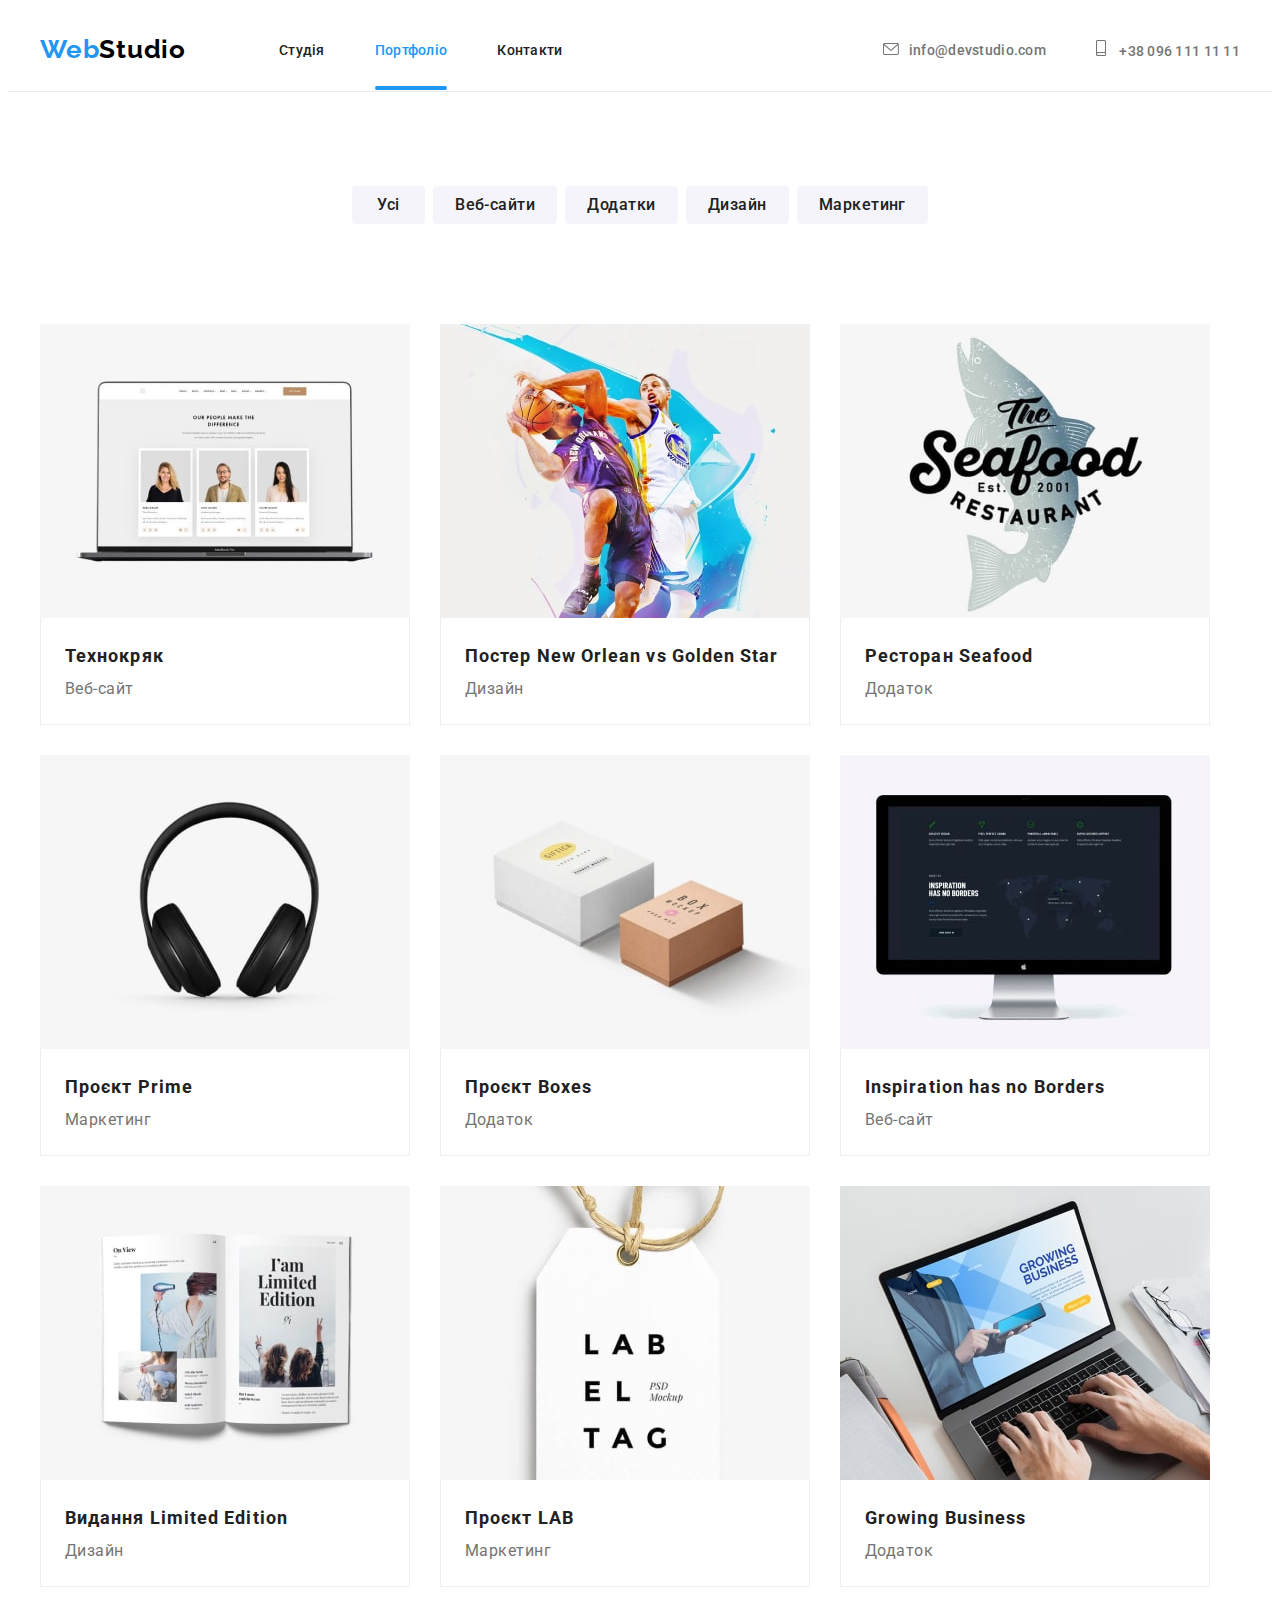
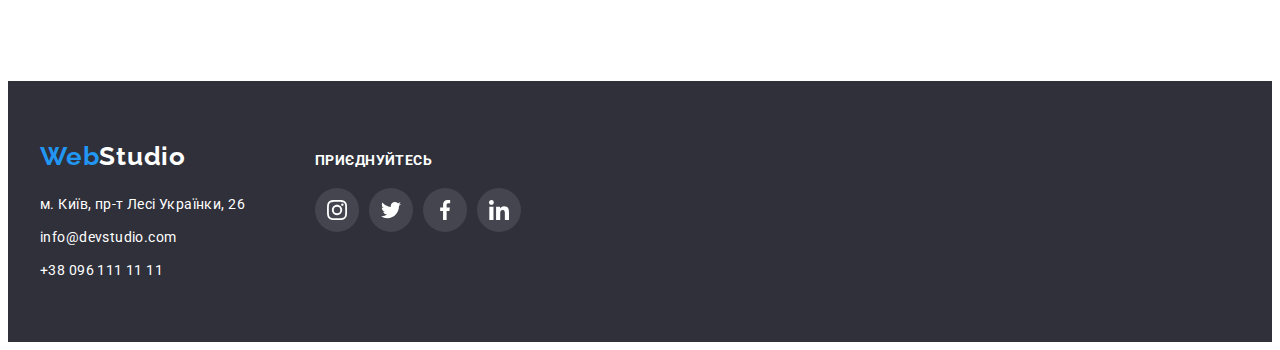
==== portfolio.html @ d8be5af1 "Initial commit" ====
<!DOCTYPE html>
<html lang="uk">

<head>
    <meta charset="UTF-8">
    <meta http-equiv="X-UA-Compatible" content="IE=edge">
    <meta name="viewport" content="width=device-width, initial-scale=1.0">
    <title>Document</title>
    <link rel="preconnect" href="https://fonts.googleapis.com">
    <link rel="preconnect" href="https://fonts.gstatic.com" crossorigin>
    <link
        href="https://fonts.googleapis.com/css2?family=Raleway:wght@700&family=Roboto:wght@400;500;700;900&display=swap"
        rel="stylesheet">
    <link rel="stylesheet" href="./css/styles.css">
</head>

<body class="page">
    <header class="header">
        <div class="container header-wrap">
            <a href="./index.html" class="header-logo list link">
                Web<span class="header-logo-part list">Studio</span>
            </a>
            <nav class="header-navigation">
                <ul class="header-list list">
                    <li class="header-item"><a href="./index.html" class="header-nav-link">Студія</a>
                    </li>
                    <li class="header-item"><a href="./portfolio.html" class="header-nav-link"
                            aria-current="page">Портфоліо</a>
                    </li>
                    <li class="header-item"><a href="" class="header-nav-link">Контакти</a></li>
                </ul>
            </nav>
            <div class="header-group">
                <ul class="header-list list">
                    <li class="contact-item">
                        <a href="mailto:info@devstudio.com" class="h-items">
                            <svg class="header-icon" width="16" height="12">
                                <use href="./images/icons.svg#envelope" class="mail"></use>
                            </svg>info@devstudio.com

                        </a>
                    </li>
                    <li class="contact-item"><a href="tel:+380961111111" class="h-items">
                            <svg class="header-icon" width="10" height="16">
                                <use href="./images/icons.svg#smartphone"></use>
                            </svg>
                            +38 096 111 11 11</a></li>
                </ul>
            </div>
        </div>
    </header>
    <!--                      MAIN PAGE                 -->
    <main class="items-page">

        <section class="portfolio">
            <h1 class="hiden-title">скритий заголовок</h1>
            <div class="container">
                <ul class="list-btn list link">
                    <li class="item-btn">
                        <button type="button" class="btn-pf">Усі</button>
                    </li>
                    <li class="item-btn">
                        <button type="button" class="btn-pf">Веб-сайти</button>
                    </li>
                    <li class="item-btn">
                        <button type="button" class="btn-pf">Додатки</button>
                    </li>
                    <li class="item-btn">
                        <button type="button" class="btn-pf">Дизайн</button>
                    </li>
                    <li class="item-btn">
                        <button type="button" class="btn-pf">Маркетинг</button>
                    </li>
                </ul>
                <ul class="list-features list">
                    <li class="features-items list">
                        <a href="" class="features-link list">
                            <div class="portfolio-wrap">
                                <img class="features-images" src="./images/portfolio/pf1-min.jpg" alt="people"
                                    width="370" height="294">
                                <div class="overlay">
                                    <p class="overlay-text">Ресурс пропонує комплексні пропозиції з різним рівнем
                                        функціоналу та сервісів. Все це
                                        дозволить відвідувачу отримати
                                        вичерпні відомості про компанію чи приватну особу.
                                    </p>
                                </div>
                            </div>
                            <div class="portfolio-inside">
                                <h2 class="features-subtitle card">Технокряк</h2>
                                <p class="features-text card">Веб-сайт</p>
                            </div>
                        </a>
                    </li>
                    <li class="features-items list">
                        <a href="" class="features-link">
                            <div class="portfolio-wrap">
                                <img class="features-images" src="./images/portfolio/pf2-min.jpg" alt="basket"
                                    width="370" height="294">
                                <div class="overlay">
                                    <p class="overlay-text">Ресурс пропонує комплексні пропозиції з різним рівнем
                                        функціоналу та сервісів. Все це
                                        дозволить відвідувачу отримати
                                        вичерпні відомості про компанію чи приватну особу.
                                    </p>
                                </div>
                            </div>
                            <div class="portfolio-inside">
                                <h2 class="features-subtitle card">Постер New Orlean vs Golden Star</h2>
                                <p class="features-text card">Дизайн</p>
                            </div>
                        </a>
                    </li>
                    <li class="features-items list">
                        <a href="" class="features-link">
                            <div class="portfolio-wrap">
                                <img class="features-images" src="./images/portfolio/pf3-min.jpg" alt="fish" width="370"
                                    height="294">
                                <div class="overlay">
                                    <p class="overlay-text">Ресурс пропонує комплексні пропозиції з різним рівнем
                                        функціоналу та сервісів. Все це
                                        дозволить відвідувачу отримати
                                        вичерпні відомості про компанію чи приватну особу.
                                    </p>
                                </div>
                            </div>
                            <div class="portfolio-inside">
                                <h2 class="features-subtitle card">Ресторан Seafood</h2>
                                <p class="features-text card">Додаток</p>
                            </div>
                        </a>
                    </li>
                    <li class="features-items list">
                        <a href="" class="features-link">
                            <div class="portfolio-wrap">
                                <img class="features-images" src="./images/portfolio/pf4-min.jpg" alt="headphone"
                                    width="370" height="294">
                                <div class="overlay">
                                    <p class="overlay-text">Ресурс пропонує комплексні пропозиції з різним рівнем
                                        функціоналу та сервісів. Все це
                                        дозволить відвідувачу отримати
                                        вичерпні відомості про компанію чи приватну особу.
                                    </p>
                                </div>
                            </div>
                            <div class="portfolio-inside">
                                <h2 class="features-subtitle card">Проєкт Prime</h2>
                                <p class="features-text card">Маркетинг</p>
                            </div>
                        </a>
                    </li>
                    <li class="features-items list">
                        <a href="" class="features-link">
                            <div class="portfolio-wrap">
                                <img class="features-images" src="./images/portfolio/pf5-min.jpg" alt="boxes"
                                    width="370" height="294">
                                <div class="overlay">
                                    <p class="overlay-text">Ресурс пропонує комплексні пропозиції з різним рівнем
                                        функціоналу та сервісів. Все це
                                        дозволить відвідувачу отримати
                                        вичерпні відомості про компанію чи приватну особу.
                                    </p>
                                </div>
                            </div>
                            <div class="portfolio-inside">
                                <h2 class="features-subtitle card">Проєкт Boxes</h2>
                                <p class="features-text card">Додаток</p>
                            </div>
                        </a>
                    </li>
                    <li class="features-items list">
                        <a href="" class="features-link">
                            <div class="portfolio-wrap">
                                <img class="features-images" src="./images/portfolio/pf6-min.jpg" alt="mac" width="370"
                                    height="294">
                                <div class="overlay">
                                    <p class="overlay-text">Ресурс пропонує комплексні пропозиції з різним рівнем
                                        функціоналу та сервісів. Все це
                                        дозволить відвідувачу отримати
                                        вичерпні відомості про компанію чи приватну особу.
                                    </p>
                                </div>
                            </div>
                            <div class="portfolio-inside">
                                <h2 class="features-subtitle card">Inspiration has no Borders</h2>
                                <p class="features-text card">Веб-сайт</p>
                            </div>
                        </a>
                    </li>
                    <li class="features-items list">
                        <a href="" class="features-link">
                            <div class="portfolio-wrap">
                                <img class="features-images" src="./images/portfolio/pf7-min.jpg" alt="magazine"
                                    width="370" height="294">
                                <div class="overlay">
                                    <p class="overlay-text">Ресурс пропонує комплексні пропозиції з різним рівнем
                                        функціоналу та сервісів. Все це
                                        дозволить відвідувачу отримати
                                        вичерпні відомості про компанію чи приватну особу.
                                    </p>
                                </div>
                            </div>
                            <div class="portfolio-inside">
                                <h2 class="features-subtitle card">Видання Limited Edition</h2>
                                <p class="features-text card">Дизайн</p>
                            </div>
                        </a>
                    </li>
                    <li class="features-items list">
                        <a href="" class="features-link">
                            <div class="portfolio-wrap">
                                <img class="features-images" src="./images/portfolio/pf8-min.jpg" alt="tag" width="370"
                                    height="294">
                                <div class="overlay">
                                    <p class="overlay-text">Ресурс пропонує комплексні пропозиції з різним рівнем
                                        функціоналу та сервісів. Все це
                                        дозволить відвідувачу отримати
                                        вичерпні відомості про компанію чи приватну особу.
                                    </p>
                                </div>
                            </div>
                            <div class="portfolio-inside">
                                <h2 class="features-subtitle card">Проєкт LAB</h2>
                                <p class="features-text card">Маркетинг</p>
                            </div>
                        </a>
                    </li>
                    <li class="features-items list">
                        <a href="" class="features-link">
                            <div class="portfolio-wrap">
                                <img class="features-images" src="./images/portfolio/pf9-min.jpg" alt="macbook"
                                    width="370" height="294">
                                <div class="overlay">
                                    <p class="overlay-text">Ресурс пропонує комплексні пропозиції з різним рівнем
                                        функціоналу та сервісів. Все це
                                        дозволить відвідувачу отримати
                                        вичерпні відомості про компанію чи приватну особу.
                                    </p>
                                </div>
                            </div>
                            <div class="portfolio-inside">
                                <h2 class="features-subtitle card">Growing Business</h2>
                                <p class="features-text card">Додаток</p>
                            </div>
                        </a>
                    </li>
                </ul>
            </div>
        </section>


    </main>
    <!--                       FOOTER                   -->
    <footer class="footer bg-color">
        <div class="container-footer container ">
            <div class="adress-wrap">
                <a href="./index.html" class="footer-logo link list">
                    Web<span class="footer-logo-part">Studio</span>
                </a>
                <address class="footer-addres">
                    <ul class="footer-list list">
                        <li class="footer-items">
                            <a class="footer-link list link"
                                href="https://www.google.com/maps/place/%D0%B1%D1%83%D0%BB%D1%8C%D0%B2%D0%B0%D1%80+%D0%9B%D0%B5%D1%81%D1%96+%D0%A3%D0%BA%D1%80%D0%B0%D1%97%D0%BD%D0%BA%D0%B8,+26,+%D0%9A%D0%B8%D1%97%D0%B2,+02000/@50.4265807,30.5361971,17z/data=!3m1!4b1!4m5!3m4!1s0x40d4cf0e033ecbe9:0x57a4dffefec77da0!8m2!3d50.4265807!4d30.5383858">м.
                                Київ, пр-т Лесі Українки, 26
                            </a>
                        </li>
                        <li class="footer-link footer-items">
                            <a href="mailto:info@devstudio.com" class="footer-link link list">info@devstudio.com</a>
                        </li>
                        <li class="footer-link footer-items">
                            <a href="tel:+380961111111" class="footer-link link list">+38 096 111 11
                                11</a>
                        </li>
                    </ul>
                </address>
            </div>
            <div class="footer-social">
                <h2 class="social-title">
                    приєднуйтесь
                </h2>
                <ul class="social-footer list">
                    <li class="social-footer-item">
                        <a class="social-footer-link link" href="https://www.instagram.com/" target="_blank"
                            rel="noopener noreferrer" aria-label="instagram">
                            <svg class="social-footer-icon" width="20" height="20">
                                <use href="./images/icons.svg#instagram"></use>
                            </svg>
                        </a>
                    </li>
                    <li class="social-footer-item">
                        <a class="social-footer-link link" href="https://twitter.com/" target="_blank"
                            rel="noopener noreferrer" aria-label="twitter">
                            <svg class="social-footer-icon" width="20" height="20">
                                <use href="./images/icons.svg#twitter"></use>
                            </svg>
                        </a>
                    </li>
                    <li class="social-footer-item">
                        <a class="social-footer-link link" href="https://www.facebook.com/" target="_blank"
                            rel="noopener noreferrer" aria-label="facebook">
                            <svg class="social-footer-icon" width="20" height="20">
                                <use href="./images/icons.svg#facebook"></use>
                            </svg>
                        </a>
                    </li>
                    <li class="social-footer-item">
                        <a class="social-footer-link link" href="https://www.linkedin.com/" target="_blank"
                            rel="noopener noreferrer" aria-label="linkedin">
                            <svg class="social-footer-icon" width="20" height="20">
                                <use href="./images/icons.svg#linkedin"></use>
                            </svg>
                        </a>
                    </li>
                </ul>
            </div>
        </div>

    </footer>
</body>


</html>
---- css/styles.css ----
:root {
  --primary-text-color: #212121;
  --title-text-color: #757575;
  --accent-color: #2196f3;
  --btn-second-color: #188ce8;
  --primary-white-color: #ffffff;
  --studio-second-color: #000000;
  --bg-color: #2f303a;
  --bg-second-color: #f5f4fa;
  --social-color: #afb1b8;
  --half-margin: 30px;
  --time: 250ms;
  --anim-time: cubic-bezier(0.4, 0, 0.2, 1);
  --header-idx: 10;
  --modal-idx: 100;
  --menu-idx: 1000;
}

body {
  font-family: "Roboto", "Raleway", sans-serif;
  background-color: var(--primary-white-color);
  color: var(--primary-text-color);
}

/*                ===========Reset Start======== */
h1,
h2,
h3,
h4,
h5,
h6,
p,
ul {
  margin: 0;
}
.list {
  list-style: none;
  margin: 0;
  padding: 0;
}
a {
  text-decoration: none;
}
.link {
  text-decoration: none;
}
.link:hover,
.link:focus {
  color: var(--accent-color);

  transition: transform var(--time) var(--anim-time);
}
img {
  display: block;
  max-width: 100%;
  height: auto;
}

.bg-color {
  background: var(--bg-color);
}
/*                ===========Reset End======== */
section {
  padding-top: 94px;
  padding-bottom: 94px;
}
.container {
  max-width: 1200px;
  padding-right: 15px;
  padding-left: 15px;
  margin: 0 auto;
  /* outline: 2px solid red;
  outline-offset: -2px; */
}

/*                ========HEADER START======== */
.header {
  border-bottom: 1px solid #ececec;
}
.header-wrap {
  display: flex;
  align-items: center;
}
.header-logo {
  margin-right: 93px;
}
.header-logo,
.footer-logo {
  font-family: "Raleway";
  font-weight: 700;
  font-size: 26px;
  line-height: calc(31 / 26);
  letter-spacing: 0.03em;
  color: var(--accent-color);
}
.header-logo-part {
  color: var(--studio-second-color);
}

.header-navigation {
  display: flex;
  margin-right: auto;
}

.header-list {
  display: inline-flex;
  align-items: center;
}

.header-item:not(:first-child),
.contact-item:not(:first-child) {
  margin-left: 50px;
}
.header-nav-link {
  position: relative;

  padding-top: 32px;
  padding-bottom: 32px;

  font-weight: 500;
  font-size: 14px;
  line-height: calc(16 / 14);
  letter-spacing: 0.02em;

  color: var(--primary-text-color);

  transition: color var(--time) var(--anim-time);
}
.footer-link {
  font-size: 14px;
  line-height: calc(16 / 14);
  letter-spacing: 0.02em;
}

.h-items {
  display: block;
  justify-content: center;
  align-items: center;
  padding-top: 32px;
  padding-bottom: 32px;

  font-weight: 500;
  font-size: 14px;
  line-height: calc(16 / 14);
  letter-spacing: 0.02em;
  color: var(--title-text-color);

  transition: color var(--time) var(--anim-time);
}

.header-icon {
  margin-right: 10px;
  fill: currentColor;
}
.header-nav-link:hover,
.header-nav-link:focus,
.h-items:hover,
.h-items:focus {
  color: var(--accent-color);

  transition: transform var(--time) var(--anim-time);
}

[aria-current]::after {
  content: "";

  position: absolute;
  left: 0;
  bottom: 0;

  display: block;
  width: 100%;
  height: 4px;

  border-radius: 2px;
  background-color: var(--accent-color);
}
[aria-current] {
  color: var(--accent-color);
}

/*                ===========HEADER END========             */

/*                ===========HERO START========               */
.hero {
  max-width: 1600px;
  padding: 200px 0px;
  text-align: center;
  margin: 0 auto;

  background-image: linear-gradient(
      to right,
      rgba(47, 48, 58, 0.4),
      rgba(47, 48, 58, 0.4)
    ),
    url(../images/hero/Img.jpg);
  background-repeat: no-repeat;
  background-position: center;
  background-size: cover;
}
.title {
  width: 696px;
  margin-right: auto;
  margin-left: auto;
  margin-bottom: 30px;

  font-weight: 900;
  font-size: 44px;
  line-height: calc(60 / 44);
  text-align: center;
  letter-spacing: 0.06em;
  text-transform: uppercase;
  color: var(--primary-white-color);
}
.btn {
  padding: 10px 32px;

  font-family: "Roboto";
  font-weight: 700;
  font-size: 16px;
  line-height: calc(30 / 16);
  letter-spacing: 0.06em;
  border-radius: 4px;
  border: none;
  cursor: pointer;

  color: var(--primary-white-color);
  background: var(--accent-color);

  transition: color var(--time) var(--anim-time),
    background var(--time) var(--anim-time);
}
.btn:focus,
.btn:hover {
  background: var(--btn-second-color);
}
/*                ========HERO END========               */

/*                ========SKILLS START========              */

.hiden-title {
  display: none;
}
.skills-list {
  display: flex;
  justify-content: center;
  margin-left: calc(-1 * var(--half-margin));
}
/* Skills icon */
.skills-items-wrap {
  display: inline-block;
  text-align: center;
  margin-bottom: 25px;
  padding: 30px;
  content: "";
  height: 120px;
  width: 270px;
  background-size: contain;
  background-repeat: no-repeat;
  background-position: center;
  background-color: var(--bg-second-color);
}

.skills-items {
  flex-basis: calc(100% / 4 - var(--half-margin));
  margin-left: var(--half-margin);
}
.skills-sub-title {
  margin-bottom: 10px;

  font-weight: 700;
  font-size: 14px;
  line-height: calc(16 / 14);
  letter-spacing: 0.03em;
  text-transform: uppercase;
  color: var(--primary-text-color);
}
.skills-text {
  font-size: 14px;
  line-height: calc(24 / 14);
  letter-spacing: 0.03em;
  color: var(--title-text-color);
}
/*                ========SKILLS END========              */
/*                ========WORKS START========               */
.works {
  margin-top: -94px;
}
.works-title {
  margin-bottom: 50px;

  font-weight: 700;
  font-size: 36px;
  line-height: calc(42 / 36);
  text-align: center;
  letter-spacing: 0.03em;

  color: var(--primary-text-color);
}
.works-list {
  display: flex;
  margin-left: calc(-1 * var(--half-margin));
}

.works-items {
  flex-basis: calc(100% / 3 - var(--half-margin));
  margin-left: var(--half-margin);
}
.works-items > img {
  width: 100%;
  height: auto;
}

.works-items-wrap {
  position: relative;
}

.works-items-title {
  position: absolute;
  bottom: 0;
  left: 0;

  width: 100%;
  padding: 27px 0;

  font-size: 14px;
  line-height: 1.43;
  text-align: center;
  text-transform: uppercase;

  color: var(--primary-white-color);
  background-color: rgba(47, 48, 58, 0.8);
}

/*                ========WORKS END========               */
/*                ========GANG START========                */
.gang {
  background: var(--bg-second-color);
  margin: 0;
  padding-bottom: 94px;
  padding-top: 94px;
}
.gang-list {
  display: flex;
}
.gang-title {
  margin-bottom: 50px;

  font-weight: 700;
  font-size: 36px;
  text-align: center;
  line-height: calc(42 / 36);
  letter-spacing: 0.03em;
  color: var(--primary-text-color);
}
.gang-items {
  flex-basis: calc(100% / 4 - (30px));
  margin-right: 30px;
  padding-bottom: 30px;

  background-color: var(--primary-white-color);
  box-shadow: 0px 1px 3px rgba(0, 0, 0, 0.12), 0px 1px 1px rgba(0, 0, 0, 0.14),
    0px 2px 1px rgba(0, 0, 0, 0.2);
  border-radius: 0px 0px 4px 4px;
}

.gang-jpg {
  margin-bottom: 30px;
}

.gang-subtitle {
  margin-bottom: 10px;

  font-weight: 500;
  font-size: 16px;
  line-height: calc(19 / 16);
  text-align: center;
  letter-spacing: 0.03em;
  color: var(--primary-text-color);
}
.gang-text {
  margin-bottom: 16px;
  font-weight: 400;
  font-size: 16px;
  line-height: calc(19 / 16);
  text-align: center;
  letter-spacing: 0.03em;
  color: var(--title-text-color);
}

.social {
  display: flex;
  justify-content: center;
  align-items: center;
  gap: 10px;
}
.social-link {
  display: flex;
  align-items: center;
  justify-content: center;
  width: 44px;
  height: 44px;
  border-radius: 50%;

  color: var(--social-color);

  transition: color var(--time) var(--anim-time),
    background-color var(--time) var(--anim-time);
}
.social-icon {
  margin: auto;
  fill: currentColor;
}

.social-link:hover,
.social-link:focus,
.social-footer-link:hover,
.social-footer-link:focus {
  color: var(--primary-white-color);
  background-color: var(--accent-color);
}

/*                ========CLIENTS START========                */
.clients-title {
  margin-bottom: 50px;

  font-size: 36px;
  line-height: calc(42 / 36);
  text-align: center;
  letter-spacing: 0.03em;
}

.clients-list {
  display: flex;
  margin-right: calc(-1 * var(--half-margin));
}
.clients-item {
  flex-basis: calc(100% / 6 - var(--half-margin));
  margin-right: var(--half-margin);
}

.clients-link {
  display: flex;
  justify-content: center;
  width: 100%;

  padding-top: 16px;
  padding-bottom: 16px;

  color: #afb1b8;

  border: 1px solid #afb1b8;
  border-radius: 4px;
  transition: color var(--time) var(--anim-time),
    border-color var(--time) var(--anim-time);
}
.clients-link:focus,
.clients-link:hover {
  color: var(--accent-color);
  border-color: var(--accent-color);
}
.clients-icon {
  margin: auto;
  fill: currentColor;
}
/*                  ========FOOTER START========              */
.adress-wrap {
  margin-right: 70px;
}
.footer {
  padding-top: 60px;
  padding-bottom: 60px;
}
.container-footer {
  display: flex;
  align-items: baseline;
}

.footer-logo-part {
  color: var(--primary-white-color);
}
address {
  margin-top: 20px;
  font-style: normal;
}
.footer-items:not(:last-child) {
  margin-bottom: 9px;
}

.footer-link {
  font-weight: 400;
  font-size: 14px;
  line-height: calc(24 / 14);
  letter-spacing: 0.03em;
  color: var(--primary-white-color);

  transition: color var(--time) var(--anim-time);
}
.footer-link:hover,
.footer-link:focus {
  color: var(--accent-color);
}
.footer-social {
  justify-content: center;
}
.social-title {
  margin-bottom: 20px;

  font-size: 14px;
  line-height: calc(16 / 14);
  letter-spacing: 0.03em;
  text-transform: uppercase;

  color: var(--primary-white-color);
}
.social-footer {
  display: flex;
  justify-content: center;
  align-items: center;
  gap: 10px;
}
.social-footer-link {
  display: flex;
  align-items: center;
  justify-content: center;
  width: 44px;
  height: 44px;
  border-radius: 50%;

  background: rgba(255, 255, 255, 0.1);

  color: var(--primary-white-color);

  transition: color var(--time) var(--anim-time),
    background var(--time) var(--anim-time);
}

.social-footer-icon {
  margin: auto;
  fill: currentColor;
}

/*                ========FOOTER END========               */
/*                ========PORTFOLIO START========            */
.list-btn {
  display: flex;
  justify-content: center;
  margin-bottom: 50px;
}
.item-btn:not(:first-child) {
  margin-left: 8px;
  margin-bottom: 50px;
}

.btn-pf {
  min-width: 73px;
  padding: 6px 22px;

  font-family: "Roboto";
  font-weight: 500;
  font-size: 16px;
  line-height: calc(26 / 16);
  letter-spacing: 0.03em;

  border-radius: 4px;
  border: none;
  cursor: pointer;

  color: var(--primary-text-color);
  background: var(--bg-second-color);

  transition: color var(--time) var(--anim-time),
    background var(--time) var(--anim-time);
}
.btn-pf:focus,
.btn-pf:hover {
  color: var(--primary-white-color);
  background: var(--accent-color);
  border-radius: 4px;

  transition: transform var(--time) var(--anim-time);
}

/*                ========Gallery UL========            */
.list-features {
  display: flex;
  flex-wrap: wrap;
  margin-top: calc(-1 * var(--half-margin));
  margin-right: calc(-1 * var(--half-margin));
}
.features-items {
  flex-basis: calc((100% - 4 * var(--half-margin)) / 3);
  margin-top: var(--half-margin);
  margin-right: var(--half-margin);
}

.portfolio-wrap {
  position: relative;
  overflow: hidden;
}

.overlay {
  position: absolute;
  top: 0;
  left: 0;

  transform: translateY(100%);

  width: 100%;
  height: 100%;

  display: flex;
  align-items: center;
  justify-content: center;
  user-select: none;

  background-color: rgba(33, 150, 243, 0.9);
  backdrop-filter: blur(3px);
  color: var(--primary-white-color);

  transition-timing-function: var(--anim-time);
  transition: transform var(--time);
}
.overlay-text {
  font-size: 18px;
  line-height: calc(28 / 18);
  letter-spacing: 0.03em;

  padding-left: 24px;
  padding-right: 24px;
}
.features-items:hover .overlay {
  transform: translateY(0);

  transition: transform var(--time) var(--anim-time);
}

.portfolio-inside {
  padding: 20px 24px;

  border: 1px solid #eeeeee;
  border-top: none;
}
.features-subtitle {
  font-weight: 700;
  font-size: 18px;
  line-height: calc(36 / 18);
  letter-spacing: 0.06em;
  color: var(--primary-text-color);
}
.features-text {
  font-weight: 400;
  font-size: 16px;
  line-height: calc(30 / 16);
  letter-spacing: 0.03em;
  color: var(--title-text-color);
}
.card {
  min-width: 320px;
  height: auto;
}

.features-items:focus,
.features-items:hover {
  box-shadow: 0px 1px 1px rgba(0, 0, 0, 0.12), 0px 4px 4px rgba(0, 0, 0, 0.06),
    1px 4px 6px rgba(0, 0, 0, 0.16);

  transition: transform var(--time) var(--anim-time);
}

/*                ========PORTFOLIO END========            */

/*                ========MODAL WINDOW========            */
.backdrop {
  position: fixed;
  top: 0;
  left: 0;
  z-index: var(--modal-idx);

  width: 100%;
  height: 100%;

  background-color: rgba(47, 48, 58, 0.4);
  backdrop-filter: blur(2px);

  transition: opacity var(--time) var(--anim-time),
    visibility var(--time) var(--anim-time);
}
.backdrop.is-hidden {
  opacity: 0;
  visibility: hidden;
  pointer-events: none;
  transform: scale(0.2, 0.2);
}

.backdrop.is-hidden > .modal {
  transform: scale(0.5, 0.5);
}

.modal {
  position: absolute;
  top: 50%;
  left: 50%;

  width: 528px;
  min-height: 581px;

  border-radius: 4px;
  background-color: var(--primary-white-color);
  box-shadow: 0px 1px 3px rgba(0, 0, 0, 0.12), 0px 1px 1px rgba(0, 0, 0, 0.14),
    0px 2px 1px rgba(0, 0, 0, 0.2);

  transform: translateX(-50%) translateY(-50%);

  transition: transform var(--time) var(--anim-time);
}

.modal-btn {
  position: absolute;
  top: 8px;
  right: 8px;

  padding: 0;
  display: inline-flex;
  align-items: center;
  justify-content: center;
  cursor: pointer;

  width: 30px;
  height: 30px;

  border-radius: 50%;
  border: 1px solid rgba(0, 0, 0, 0.1);
  background-color: transparent;

  transition: color var(--time) var(--anim-time),
    background-color var(--time) var(--anim-time);
}

.modal-icon {
  fill: var(--studio-second-color);
}
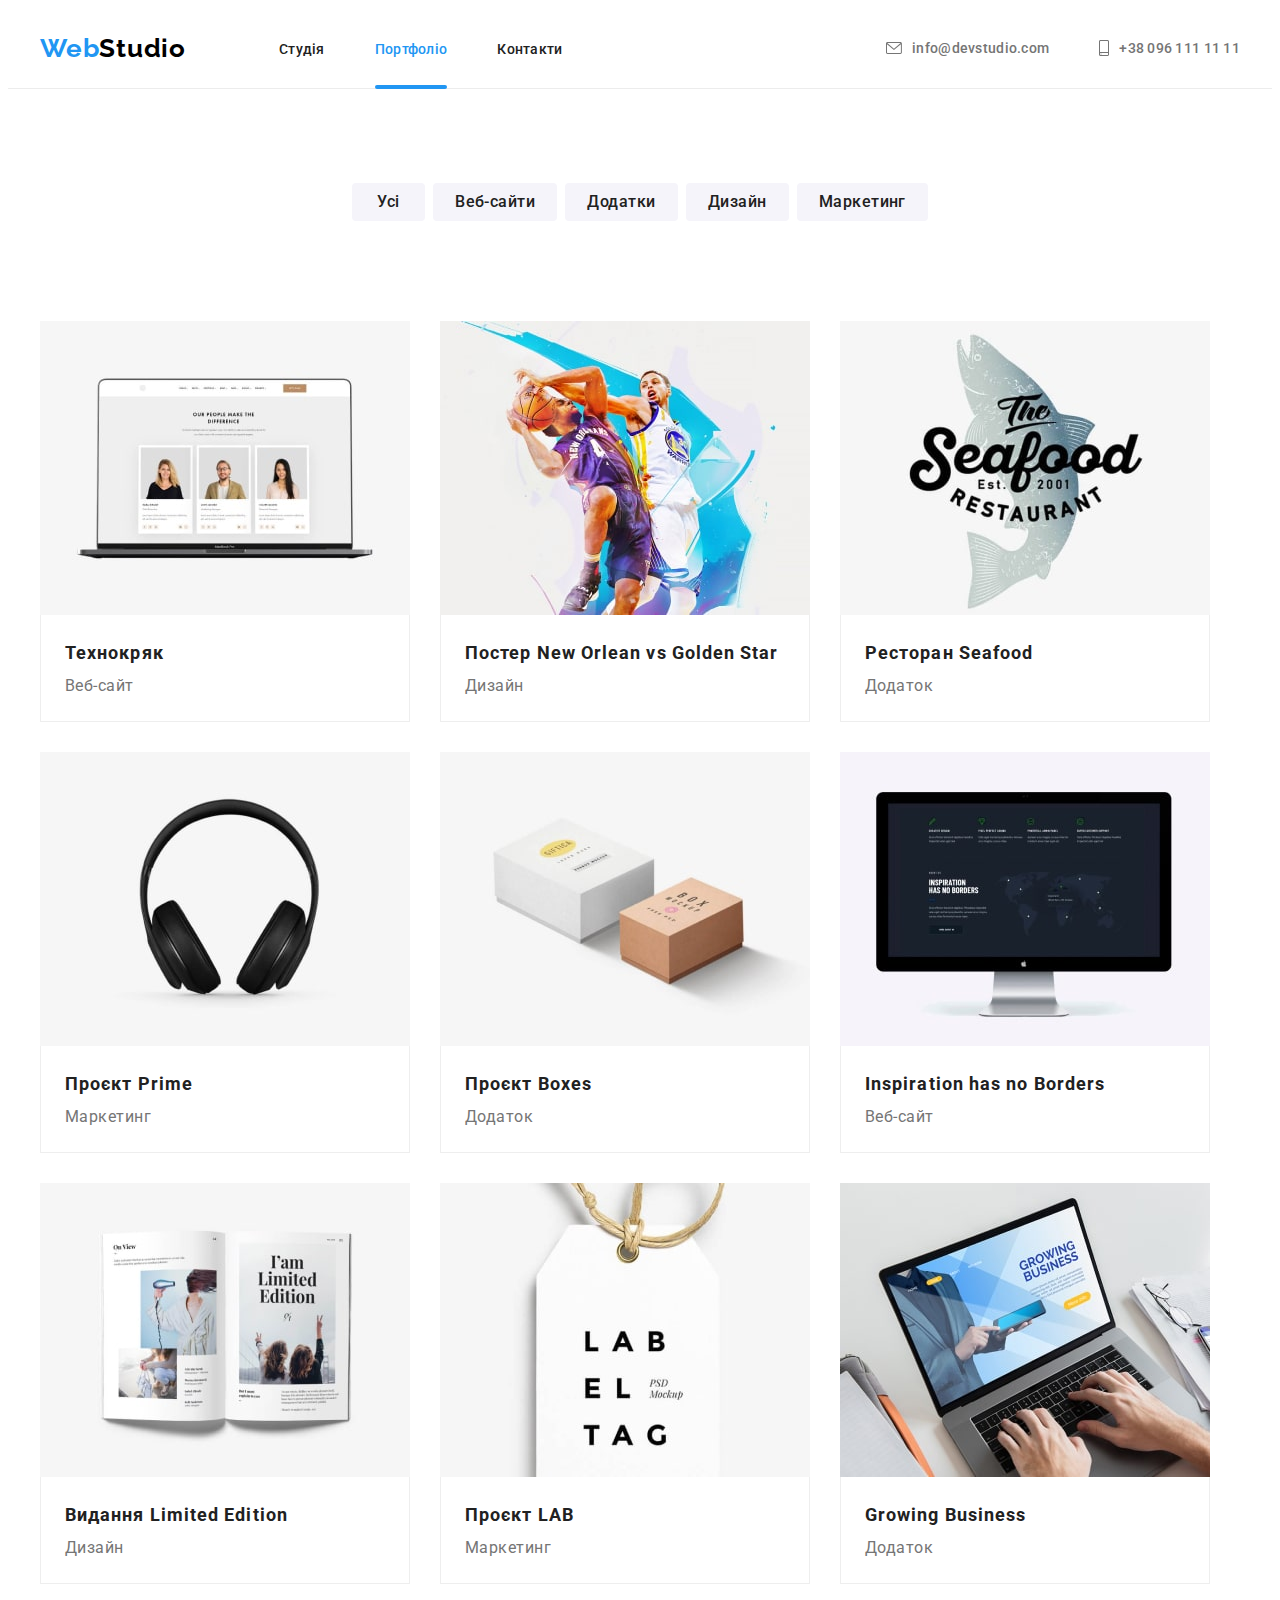
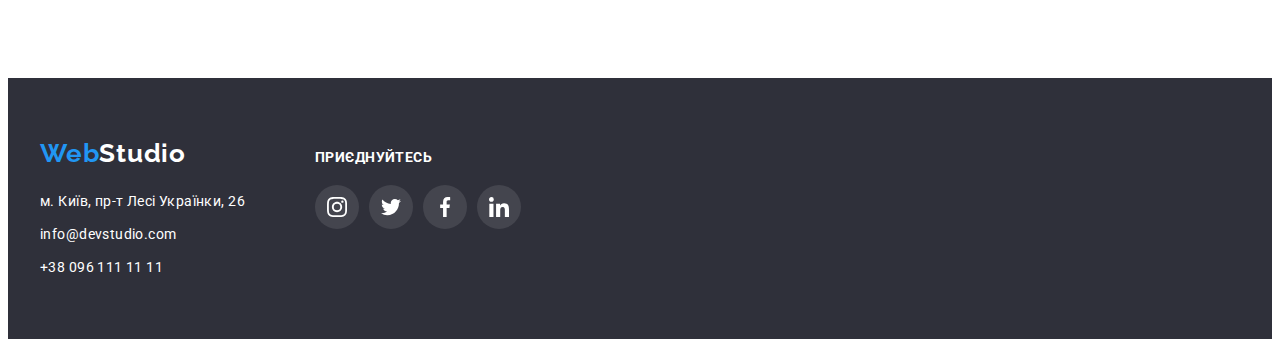
==== commit 4a9df1ca: "apd_footer_subscription" ====
--- a/portfolio.html
+++ b/portfolio.html
@@ -276,7 +276,7 @@
                 </address>
             </div>
             <div class="footer-social">
-                <h2 class="social-title">
+                <h2 class="footer-title">
                     приєднуйтесь
                 </h2>
                 <ul class="social-footer list">
--- a/css/styles.css
+++ b/css/styles.css
@@ -114,8 +114,7 @@
 .header-nav-link {
   position: relative;
 
-  padding-top: 32px;
-  padding-bottom: 32px;
+  padding: 32px 0;
 
   font-weight: 500;
   font-size: 14px;
@@ -133,11 +132,10 @@
 }
 
 .h-items {
-  display: block;
-  justify-content: center;
-  align-items: center;
-  padding-top: 32px;
-  padding-bottom: 32px;
+  display: flex;
+  justify-content: center;
+  align-items: center;
+  padding: 32px 0;
 
   font-weight: 500;
   font-size: 14px;
@@ -212,6 +210,8 @@
   text-transform: uppercase;
   color: var(--primary-white-color);
 }
+/* ============BTN================= */
+/* hero */
 .btn {
   padding: 10px 32px;
 
@@ -234,6 +234,47 @@
 .btn:hover {
   background: var(--btn-second-color);
 }
+/* portfolio btn */
+.list-btn {
+  display: flex;
+  justify-content: center;
+  margin-bottom: 50px;
+}
+.item-btn:not(:first-child) {
+  margin-left: 8px;
+  margin-bottom: 50px;
+}
+
+.btn-pf {
+  min-width: 73px;
+  padding: 6px 22px;
+
+  font-family: inherit;
+  font-weight: 500;
+  font-size: 16px;
+  line-height: calc(26 / 16);
+  letter-spacing: 0.03em;
+
+  border-radius: 4px;
+  border: none;
+  cursor: pointer;
+
+  color: var(--primary-text-color);
+  background-color: var(--bg-second-color);
+
+  transition: color var(--time) var(--anim-time),
+    background-color var(--time) var(--anim-time),
+    box-shadow var(--time) var(--anim-time);
+}
+
+.btn-pf:focus,
+.btn-pf:hover {
+  color: var(--primary-white-color);
+  background-color: var(--accent-color);
+  box-shadow: 0px 3px 1px rgba(0, 0, 0, 0.1), 0px 1px 2px rgba(0, 0, 0, 0.08),
+    0px 2px 2px rgba(0, 0, 0, 0.12);
+}
+
 /*                ========HERO END========               */
 
 /*                ========SKILLS START========              */
@@ -502,8 +543,9 @@
 }
 .footer-social {
   justify-content: center;
-}
-.social-title {
+  margin-right: 93px;
+}
+.footer-title {
   margin-bottom: 20px;
 
   font-size: 14px;
@@ -539,49 +581,25 @@
   margin: auto;
   fill: currentColor;
 }
+.subscription {
+  display: flex;
+}
+
+.footer_title {
+  padding-bottom: 20px;
+  font-weight: 700;
+  font-size: 14px;
+  line-height: 16px;
+  letter-spacing: 0.03em;
+  text-transform: uppercase;
+
+  color: var(--primary-white-color);
+}
 
 /*                ========FOOTER END========               */
 /*                ========PORTFOLIO START========            */
-.list-btn {
-  display: flex;
-  justify-content: center;
-  margin-bottom: 50px;
-}
-.item-btn:not(:first-child) {
-  margin-left: 8px;
-  margin-bottom: 50px;
-}
-
-.btn-pf {
-  min-width: 73px;
-  padding: 6px 22px;
-
-  font-family: "Roboto";
-  font-weight: 500;
-  font-size: 16px;
-  line-height: calc(26 / 16);
-  letter-spacing: 0.03em;
-
-  border-radius: 4px;
-  border: none;
-  cursor: pointer;
-
-  color: var(--primary-text-color);
-  background: var(--bg-second-color);
-
-  transition: color var(--time) var(--anim-time),
-    background var(--time) var(--anim-time);
-}
-.btn-pf:focus,
-.btn-pf:hover {
-  color: var(--primary-white-color);
-  background: var(--accent-color);
-  border-radius: 4px;
-
-  transition: transform var(--time) var(--anim-time);
-}
-
-/*                ========Gallery UL========            */
+
+/*   Gallery UL   */
 .list-features {
   display: flex;
   flex-wrap: wrap;
@@ -626,8 +644,7 @@
   line-height: calc(28 / 18);
   letter-spacing: 0.03em;
 
-  padding-left: 24px;
-  padding-right: 24px;
+  padding: 64px 24px;
 }
 .features-items:hover .overlay {
   transform: translateY(0);
@@ -714,6 +731,7 @@
 
   transition: transform var(--time) var(--anim-time);
 }
+/* modal btn   */
 
 .modal-btn {
   position: absolute;
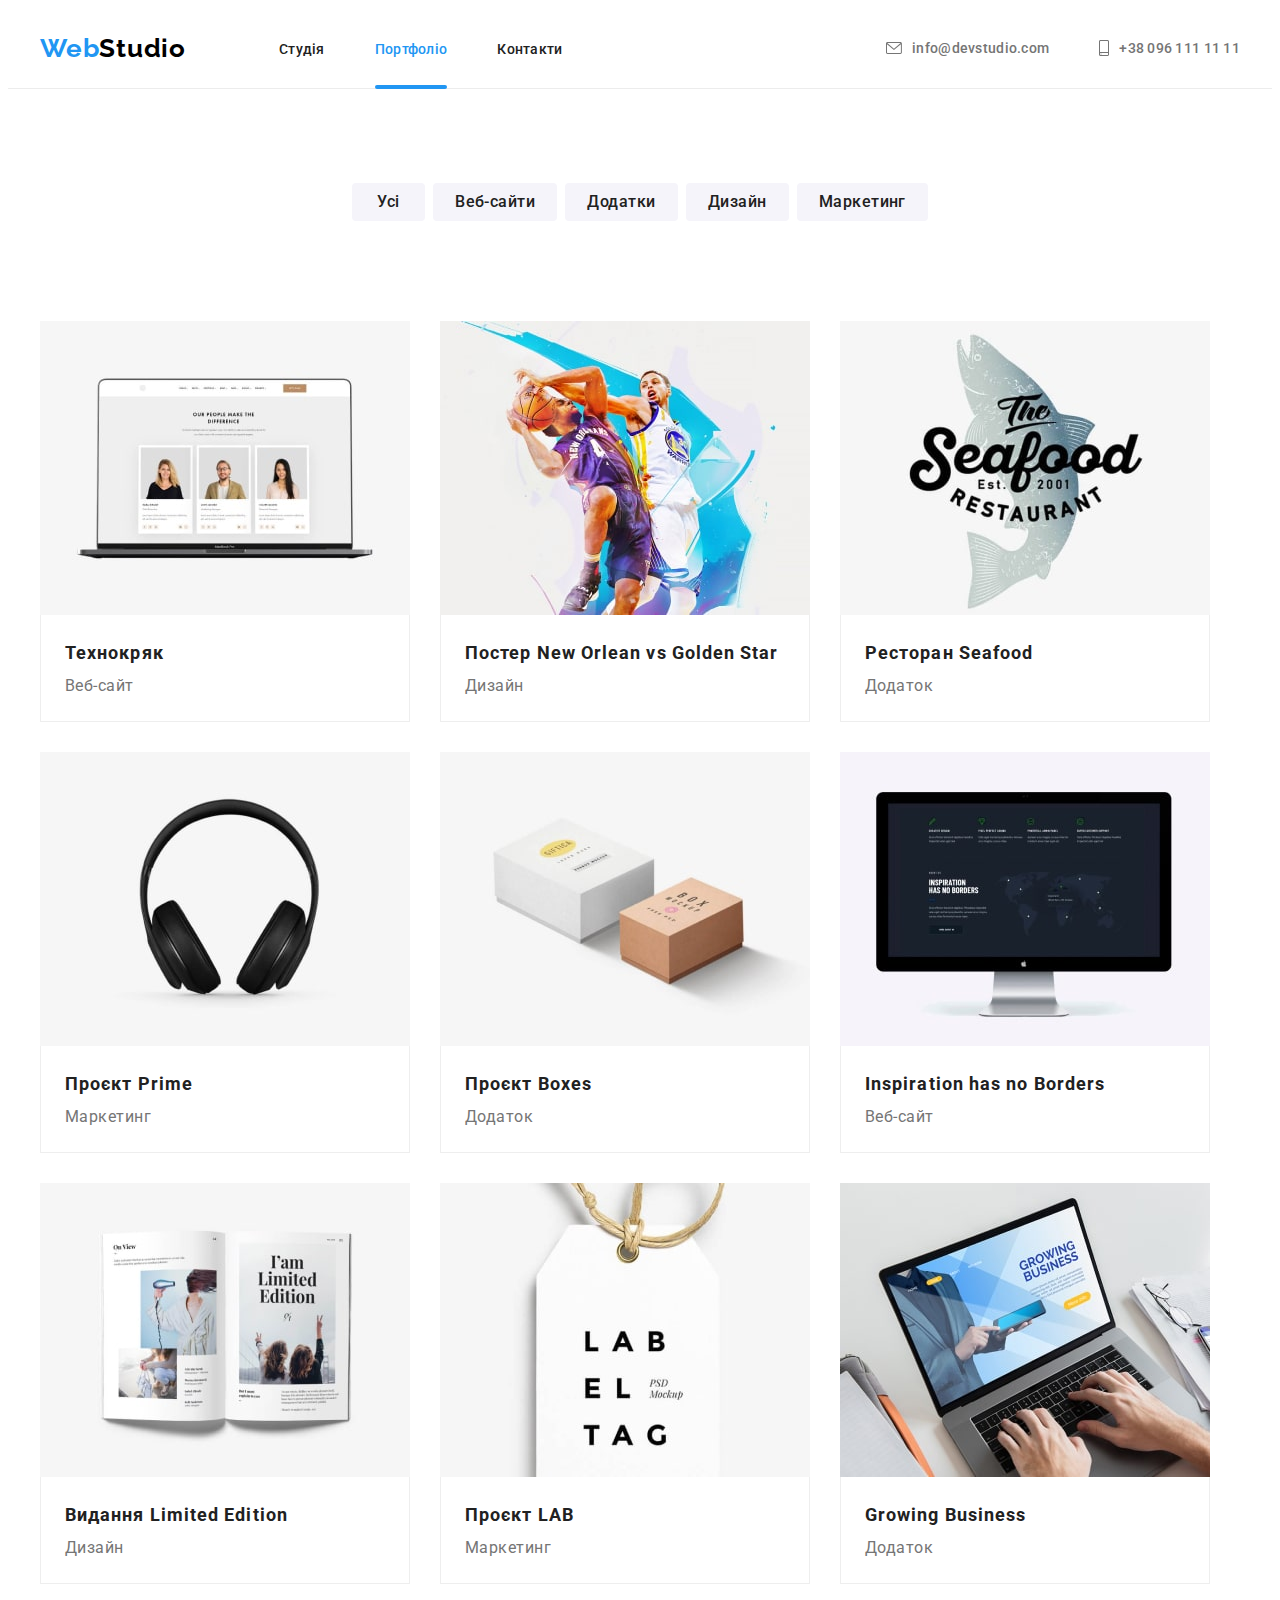
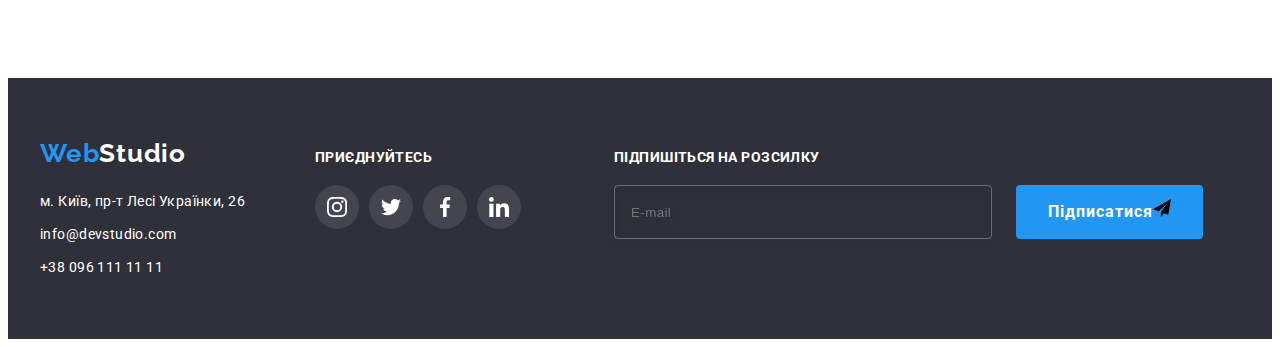
==== commit 9fdc3e75: "apd_portfolio_subscription" ====
--- a/portfolio.html
+++ b/portfolio.html
@@ -314,6 +314,18 @@
                     </li>
                 </ul>
             </div>
+            <div class="subscription">
+                <h2 class="footer-title">Підпишіться на розсилку</h2>
+                <form class="footer-form" name="footer_form" autocomplete="off">
+                    <label for="">
+                        <input class="footer-form-field" type="email" name="email" id="user_email" required
+                            placeholder="E-mail">
+                    </label>
+                    <button type="button" class="btn">Підписатися<svg class="form-btn-icon" width="18" height="18">
+                            <use href="./images/icons.svg#send"></use>
+                        </svg></button>
+                </form>
+            </div>
         </div>
 
     </footer>
--- a/css/styles.css
+++ b/css/styles.css
@@ -210,8 +210,11 @@
   text-transform: uppercase;
   color: var(--primary-white-color);
 }
+
 /* ============BTN================= */
+
 /* hero */
+
 .btn {
   padding: 10px 32px;
 
@@ -235,6 +238,7 @@
   background: var(--btn-second-color);
 }
 /* portfolio btn */
+
 .list-btn {
   display: flex;
   justify-content: center;
@@ -273,6 +277,50 @@
   background-color: var(--accent-color);
   box-shadow: 0px 3px 1px rgba(0, 0, 0, 0.1), 0px 1px 2px rgba(0, 0, 0, 0.08),
     0px 2px 2px rgba(0, 0, 0, 0.12);
+}
+
+/* footer-form-btn */
+
+.footer-form-btn {
+  display: flex;
+  justify-content: center;
+  align-items: center;
+  gap: 10px;
+  margin-right: auto;
+  min-width: 200px;
+  height: 50px;
+}
+
+.footer-form-btn-icon {
+  fill: var(--primary-white-color);
+}
+
+/* modal btn   */
+
+.modal-close-btn {
+  position: absolute;
+  top: 8px;
+  right: 8px;
+  width: 30px;
+  height: 30px;
+
+  padding: 0;
+  display: flex;
+  align-items: center;
+  justify-content: center;
+  cursor: pointer;
+
+  border-radius: 50%;
+  border: 1px solid rgba(0, 0, 0, 0.1);
+  background-color: inherit;
+  cursor: pointer;
+
+  transition: color var(--time) var(--anim-time);
+}
+
+.modal-close-btn:hover,
+.modal-close-btn:focus {
+  color: var(--accent-color);
 }
 
 /*                ========HERO END========               */
@@ -504,99 +552,6 @@
   margin: auto;
   fill: currentColor;
 }
-/*                  ========FOOTER START========              */
-.adress-wrap {
-  margin-right: 70px;
-}
-.footer {
-  padding-top: 60px;
-  padding-bottom: 60px;
-}
-.container-footer {
-  display: flex;
-  align-items: baseline;
-}
-
-.footer-logo-part {
-  color: var(--primary-white-color);
-}
-address {
-  margin-top: 20px;
-  font-style: normal;
-}
-.footer-items:not(:last-child) {
-  margin-bottom: 9px;
-}
-
-.footer-link {
-  font-weight: 400;
-  font-size: 14px;
-  line-height: calc(24 / 14);
-  letter-spacing: 0.03em;
-  color: var(--primary-white-color);
-
-  transition: color var(--time) var(--anim-time);
-}
-.footer-link:hover,
-.footer-link:focus {
-  color: var(--accent-color);
-}
-.footer-social {
-  justify-content: center;
-  margin-right: 93px;
-}
-.footer-title {
-  margin-bottom: 20px;
-
-  font-size: 14px;
-  line-height: calc(16 / 14);
-  letter-spacing: 0.03em;
-  text-transform: uppercase;
-
-  color: var(--primary-white-color);
-}
-.social-footer {
-  display: flex;
-  justify-content: center;
-  align-items: center;
-  gap: 10px;
-}
-.social-footer-link {
-  display: flex;
-  align-items: center;
-  justify-content: center;
-  width: 44px;
-  height: 44px;
-  border-radius: 50%;
-
-  background: rgba(255, 255, 255, 0.1);
-
-  color: var(--primary-white-color);
-
-  transition: color var(--time) var(--anim-time),
-    background var(--time) var(--anim-time);
-}
-
-.social-footer-icon {
-  margin: auto;
-  fill: currentColor;
-}
-.subscription {
-  display: flex;
-}
-
-.footer_title {
-  padding-bottom: 20px;
-  font-weight: 700;
-  font-size: 14px;
-  line-height: 16px;
-  letter-spacing: 0.03em;
-  text-transform: uppercase;
-
-  color: var(--primary-white-color);
-}
-
-/*                ========FOOTER END========               */
 /*                ========PORTFOLIO START========            */
 
 /*   Gallery UL   */
@@ -715,6 +670,7 @@
 }
 
 .modal {
+  padding: 40px 40px;
   position: absolute;
   top: 50%;
   left: 50%;
@@ -731,30 +687,299 @@
 
   transition: transform var(--time) var(--anim-time);
 }
-/* modal btn   */
-
-.modal-btn {
+
+.modal-icon {
+  margin: auto;
+  fill: currentColor;
+}
+
+.modal-label {
+  display: block;
+  text-align: center;
+  margin-bottom: 12px;
+
+  font-size: 20px;
+  line-height: 1.15;
+}
+
+.modal-form-group {
+  margin-bottom: 30px;
+
+  font-weight: 400;
+  font-size: 12px;
+  line-height: calc(14 / 12);
+  letter-spacing: 0.01em;
+
+  color: var(--title-text-color);
+}
+
+.modal-form-label {
+  display: block;
+  font-size: 12px;
+  margin-bottom: 4px;
+
+  font-weight: 400;
+  font-size: 12px;
+  line-height: calc(14 / 12);
+  letter-spacing: 0.01em;
+
+  color: var(--title-text-color);
+}
+
+.modal-form-wpapper {
+  margin-bottom: 10px;
+  position: relative;
+}
+
+.modal-form-field {
+  width: 100%;
+  height: 40px;
+  padding-left: 42px;
+  padding-right: 42px;
+
+  border: 1px solid rgba(33, 33, 33, 0.2);
+  border-radius: 4px;
+
+  outline-offset: -1px;
+  outline: 1px solid transparent;
+  transition: outline var(--time) var(--anim-time),
+    box-shadow var(--time) var(--anim-time);
+}
+
+.modal-form-field:focus {
+  outline-color: var(--accent-color);
+  box-shadow: 0 0 0 2px rgb(33, 150, 243, 0.25);
+}
+
+.modal-form-icon {
   position: absolute;
-  top: 8px;
-  right: 8px;
-
-  padding: 0;
-  display: inline-flex;
-  align-items: center;
-  justify-content: center;
-  cursor: pointer;
-
-  width: 30px;
-  height: 30px;
-
+  top: 50%;
+  left: 12px;
+  transform: translateY(-50%);
+  transition: fill var(--time) var(--anim-time);
+}
+
+.modal-form-field:focus + .modal-form-icon {
+  fill: var(--accent-color);
+}
+
+.modal-form-massage {
+  margin-bottom: 20px;
+  padding: 12px 16px;
+  display: block;
+  width: 100%;
+  height: 120px;
+
+  font-size: 12px;
+
+  border: 1px solid rgba(33, 33, 33, 0.2);
+  border-radius: 4px;
+  outline-offset: -1px;
+  outline: 1px solid transparent;
+  transition: outline var(--time) var(--anim-time),
+    box-shadow var(--time) var(--anim-time);
+  resize: none;
+}
+
+.modal-form-massage:focus {
+  outline-color: var(--accent-color);
+  box-shadow: 0 0 0 2px rgb(33, 150, 243, 0.25);
+}
+
+.modal-form-checkbox {
+  appearance: none;
+  width: 16px;
+  height: 15px;
+
+  border: 2px solid var(--primary-text-color);
+  border-radius: 4px;
+  outline-offset: -1px;
+  outline: 1px solid transparent;
+  background-position: center;
+  background-repeat: no-repeat;
+
+  background-size: 0;
+
+  transition: background-size var(--time) var(--anim-time),
+    background-color var(--time) var(--anim-time),
+    outline-color var(--time) var(--anim-time);
+}
+
+.modal-form-checkbox:checked {
+  background-image: url("data:image/svg+xml,%3Csvg width='13' height='10' viewBox='0 0 13 10' fill='none' xmlns='http://www.w3.org/2000/svg'%3E%3Cpath d='M1.95703 4.75166L1.88825 4.68604L1.81923 4.75141L0.93123 5.59258L0.854858 5.66492L0.930974 5.73753L4.42671 9.07236L4.49574 9.1382L4.56476 9.07236L12.069 1.91352L12.1449 1.84116L12.069 1.76881L11.1873 0.927644L11.1183 0.861826L11.0493 0.927611L4.49577 7.17353L1.95703 4.75166Z' fill='white' stroke='white' stroke-width='0.2'/%3E%3C/svg%3E%0A");
+  background-color: var(--accent-color);
+  border: 2px solid var(--accent-color);
+  outline-color: var(--accent-color);
+  box-shadow: 0 0 0 1px rgb(33, 150, 243, 0.25);
+  transition: outline var(--time) var(--anim-time),
+    box-shadow var(--time) var(--anim-time);
+  background-size: 11px 8px;
+}
+.modal-form-agreement {
+  margin-bottom: 30px;
+  display: flex;
+  align-items: center;
+  justify-content: center;
+  gap: 9px;
+}
+
+.modal-form-agreement-desc {
+  color: var(--title-text-color);
+  user-select: none;
+}
+
+.modal-form-agreement-link {
+  text-decoration: underline;
+  text-underline-offset: 4px;
+  color: var(--accent-color);
+}
+.modal-form-btn {
+  display: block;
+  margin: 0 auto;
+}
+textarea {
+  resize: none;
+}
+
+/*                  ========FOOTER START========              */
+.adress-wrap {
+  margin-right: 70px;
+}
+.footer {
+  padding-top: 60px;
+  padding-bottom: 60px;
+}
+.container-footer {
+  display: flex;
+  align-items: baseline;
+}
+
+.footer-logo-part {
+  color: var(--primary-white-color);
+}
+address {
+  margin-top: 20px;
+  font-style: normal;
+}
+.footer-items:not(:last-child) {
+  margin-bottom: 9px;
+}
+
+.footer-link {
+  font-weight: 400;
+  font-size: 14px;
+  line-height: calc(24 / 14);
+  letter-spacing: 0.03em;
+  color: var(--primary-white-color);
+
+  transition: color var(--time) var(--anim-time);
+}
+.footer-link:hover,
+.footer-link:focus {
+  color: var(--accent-color);
+}
+.footer-social {
+  justify-content: center;
+  margin-right: 93px;
+}
+.footer-title {
+  margin-bottom: 20px;
+
+  font-size: 14px;
+  line-height: calc(16 / 14);
+  letter-spacing: 0.03em;
+  text-transform: uppercase;
+
+  color: var(--primary-white-color);
+}
+.social-footer {
+  display: flex;
+  justify-content: center;
+  align-items: center;
+  gap: 10px;
+}
+.social-footer-link {
+  display: flex;
+  align-items: center;
+  justify-content: center;
+  width: 44px;
+  height: 44px;
   border-radius: 50%;
-  border: 1px solid rgba(0, 0, 0, 0.1);
+
+  background: rgba(255, 255, 255, 0.1);
+
+  color: var(--primary-white-color);
+
+  transition: color var(--time) var(--anim-time),
+    background var(--time) var(--anim-time);
+}
+
+.social-footer-icon {
+  margin: auto;
+  fill: currentColor;
+}
+.subscription {
+  display: flex;
+}
+
+.footer_title {
+  padding-bottom: 20px;
+  font-weight: 700;
+  font-size: 14px;
+  line-height: 16px;
+  letter-spacing: 0.03em;
+  text-transform: uppercase;
+
+  color: var(--primary-white-color);
+}
+
+.subscription {
+  display: inline;
+  justify-content: center;
+  align-items: center;
+}
+
+.footer-form {
+  display: flex;
+  gap: 12px;
+}
+
+.footer-form-field {
+  width: 358px;
+  height: 50px;
+  margin-right: 12px;
+  padding-left: 16px;
+
+  line-height: 1.25;
+  letter-spacing: 0.03em;
+
+  color: rgba(255, 255, 255, 0.6);
   background-color: transparent;
 
-  transition: color var(--time) var(--anim-time),
-    background-color var(--time) var(--anim-time);
-}
-
-.modal-icon {
-  fill: var(--studio-second-color);
-}
+  border: 1px solid rgba(255, 255, 255, 0.3);
+  filter: drop-shadow(0px 4px 4px rgba(0, 0, 0, 0.15));
+  border-radius: 4px;
+
+  transition: outline var(--time) var(--anim-time),
+    drop-shadow var(--time) var(--anim-time);
+}
+
+.footer-form-field:focus {
+  outline: 1px solid rgb(94, 145, 94, 0.3);
+  border: none;
+  box-shadow: 3px 3px 20px rgb(94, 145, 94, 0.3);
+}
+
+.footer-form-field:not(:placeholder-shown):required:invalid {
+  outline: 1px solid #ff0000;
+  border: none;
+  box-shadow: 3px 3px 20px #ff0000;
+}
+
+.footer-form-field:not(:placeholder-shown):required:valid {
+  outline: 1px solid var(--accent-color);
+  border: none;
+  box-shadow: 3px 3px 20px var(--accent-color);
+}
+
+/*                ========FOOTER END========               */
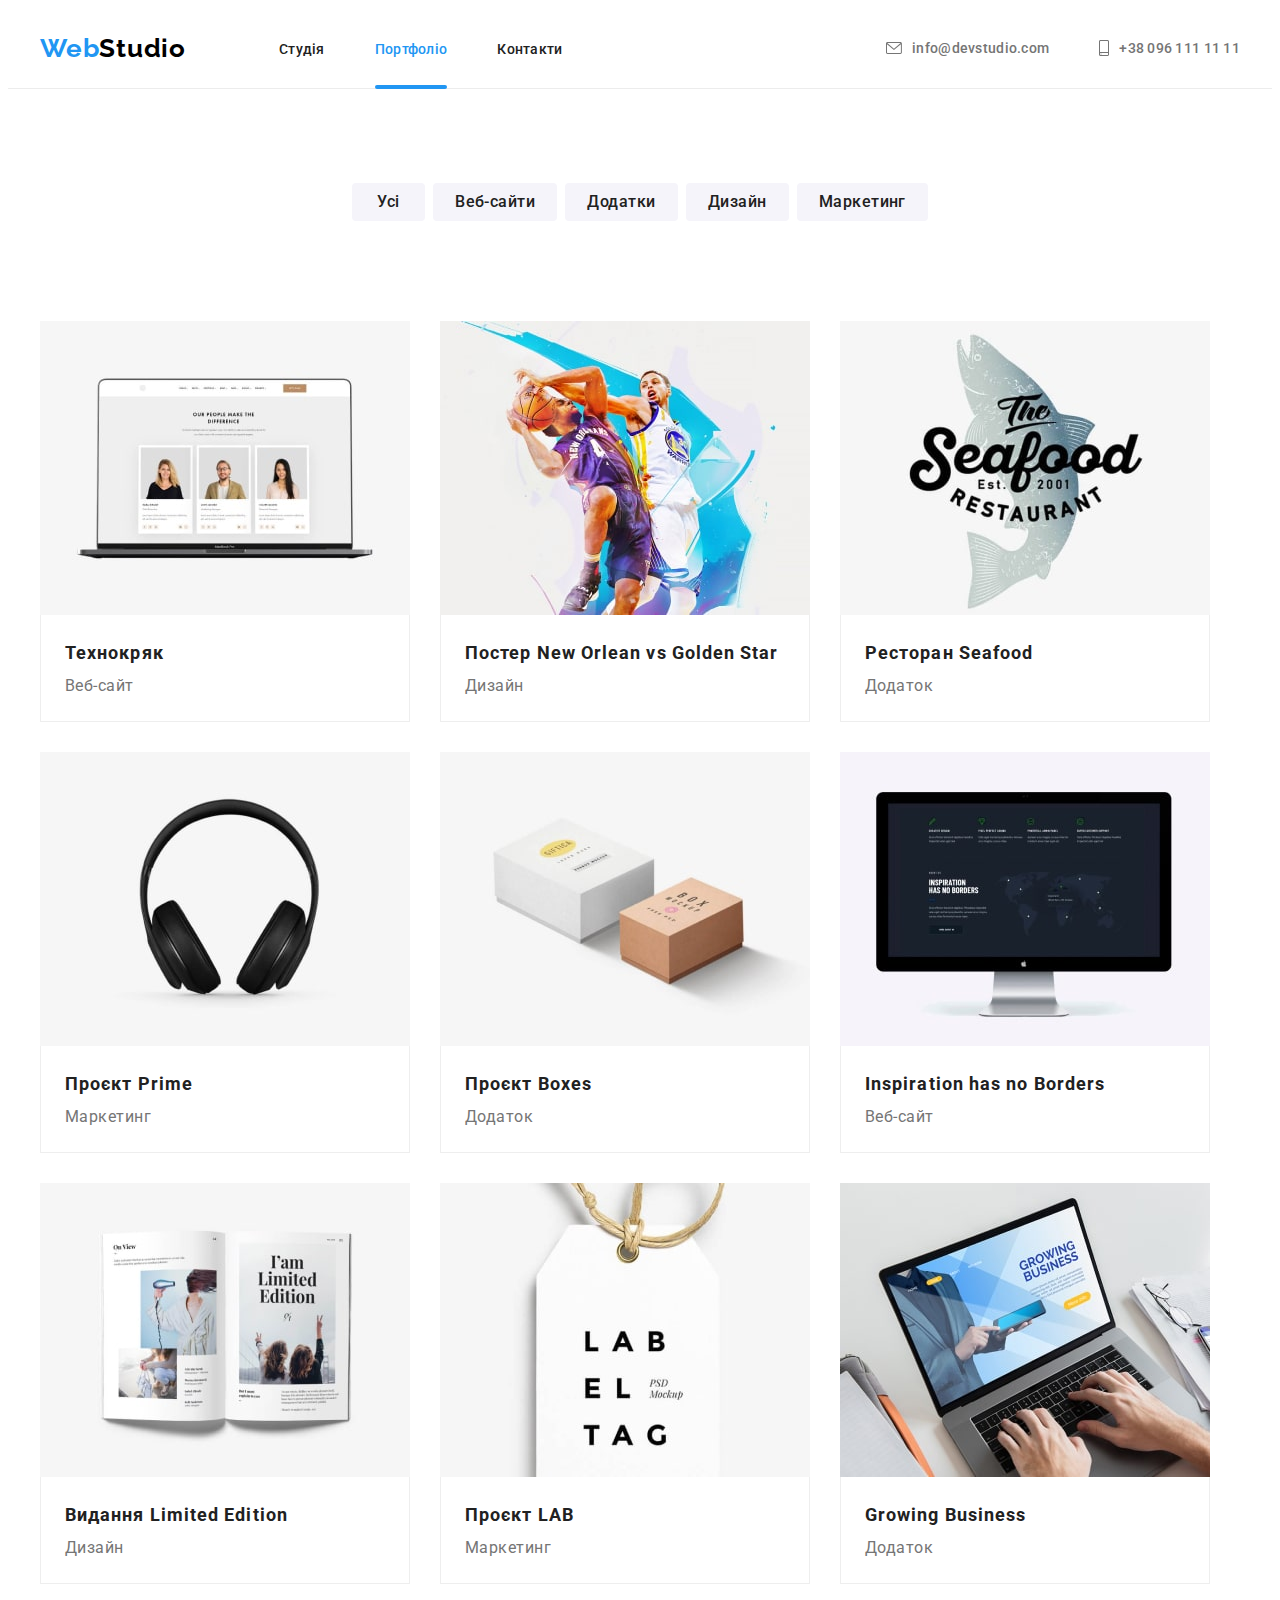
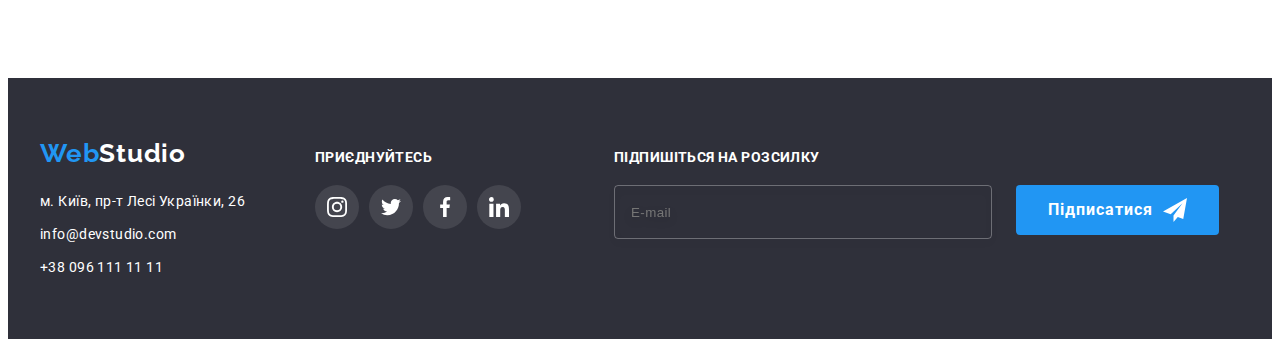
==== commit 832e6701: "apd_footer_portfolio" ====
--- a/portfolio.html
+++ b/portfolio.html
@@ -321,7 +321,8 @@
                         <input class="footer-form-field" type="email" name="email" id="user_email" required
                             placeholder="E-mail">
                     </label>
-                    <button type="button" class="btn">Підписатися<svg class="form-btn-icon" width="18" height="18">
+                    <button type="button" class="footer-form-btn btn">Підписатися<svg class="footer-form-btn-icon"
+                            width="24" height="24">
                             <use href="./images/icons.svg#send"></use>
                         </svg></button>
                 </form>
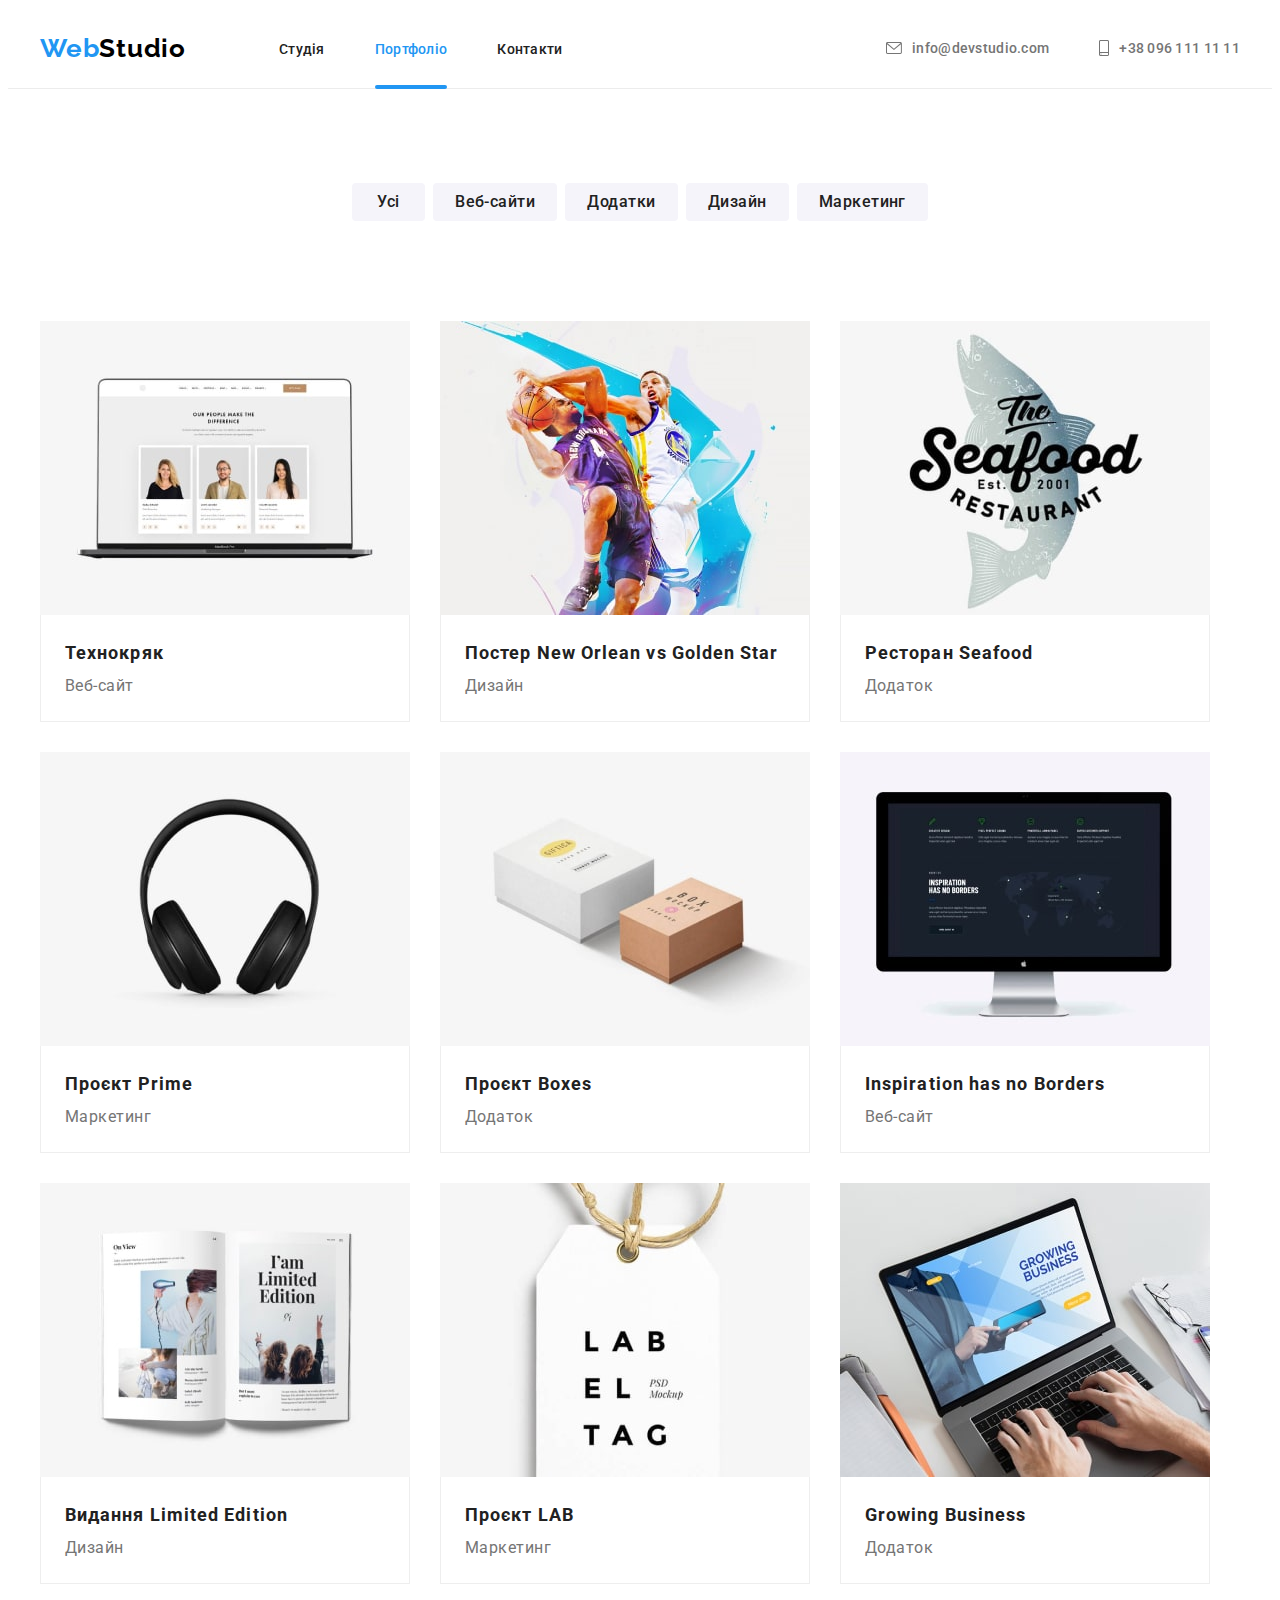
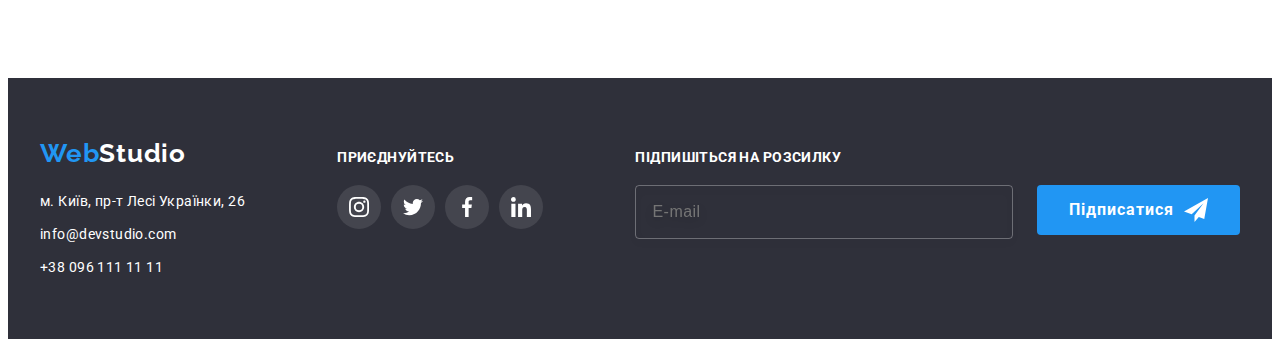
==== commit c60404a3: "apd_footer_modal_window" ====
--- a/portfolio.html
+++ b/portfolio.html
@@ -321,7 +321,7 @@
                         <input class="footer-form-field" type="email" name="email" id="user_email" required
                             placeholder="E-mail">
                     </label>
-                    <button type="button" class="footer-form-btn btn">Підписатися<svg class="footer-form-btn-icon"
+                    <button type="submit" class="footer-form-btn btn">Підписатися<svg class="footer-form-btn-icon"
                             width="24" height="24">
                             <use href="./images/icons.svg#send"></use>
                         </svg></button>
--- a/css/styles.css
+++ b/css/styles.css
@@ -22,7 +22,9 @@
   color: var(--primary-text-color);
 }
 
-/*                ===========Reset Start======== */
+/* -------------------------------------------------------------------------- */
+/*                                 Reset Start                                */
+/* -------------------------------------------------------------------------- */
 h1,
 h2,
 h3,
@@ -59,7 +61,9 @@
 .bg-color {
   background: var(--bg-color);
 }
-/*                ===========Reset End======== */
+/* -------------------------------------------------------------------------- */
+/*                                  Reset End                                 */
+/* -------------------------------------------------------------------------- */
 section {
   padding-top: 94px;
   padding-bottom: 94px;
@@ -73,7 +77,9 @@
   outline-offset: -2px; */
 }
 
-/*                ========HEADER START======== */
+/* -------------------------------------------------------------------------- */
+/*                                HEADER START                                */
+/* -------------------------------------------------------------------------- */
 .header {
   border-bottom: 1px solid #ececec;
 }
@@ -177,9 +183,12 @@
   color: var(--accent-color);
 }
 
-/*                ===========HEADER END========             */
-
-/*                ===========HERO START========               */
+/* -------------------------------------------------------------------------- */
+/*                                 HEADER END                                 */
+/* -------------------------------------------------------------------------- */
+/* -------------------------------------------------------------------------- */
+/*                                    HERO                                    */
+/* -------------------------------------------------------------------------- */
 .hero {
   max-width: 1600px;
   padding: 200px 0px;
@@ -210,10 +219,14 @@
   text-transform: uppercase;
   color: var(--primary-white-color);
 }
-
-/* ============BTN================= */
-
-/* hero */
+/* -------------------------------------------------------------------------- */
+/*                                  HERO END                                  */
+/* -------------------------------------------------------------------------- */
+/* -------------------------------------------------------------------------- */
+/*                                  BTN START                                 */
+/* -------------------------------------------------------------------------- */
+
+/* ---------------------------------- hero ---------------------------------- */
 
 .btn {
   padding: 10px 32px;
@@ -237,7 +250,7 @@
 .btn:hover {
   background: var(--btn-second-color);
 }
-/* portfolio btn */
+/* ------------------------------ portfolio btn ----------------------------- */
 
 .list-btn {
   display: flex;
@@ -279,7 +292,7 @@
     0px 2px 2px rgba(0, 0, 0, 0.12);
 }
 
-/* footer-form-btn */
+/* ----------------------------- footer-form-btn ---------------------------- */
 
 .footer-form-btn {
   display: flex;
@@ -295,7 +308,7 @@
   fill: var(--primary-white-color);
 }
 
-/* modal btn   */
+/* -------------------------------- modal btn ------------------------------- */
 
 .modal-close-btn {
   position: absolute;
@@ -323,9 +336,12 @@
   color: var(--accent-color);
 }
 
-/*                ========HERO END========               */
-
-/*                ========SKILLS START========              */
+/* -------------------------------------------------------------------------- */
+/*                                  BTN END                                  */
+/* -------------------------------------------------------------------------- */
+/* -------------------------------------------------------------------------- */
+/*                                SKILLS START                                */
+/* -------------------------------------------------------------------------- */
 
 .hiden-title {
   display: none;
@@ -370,8 +386,12 @@
   letter-spacing: 0.03em;
   color: var(--title-text-color);
 }
-/*                ========SKILLS END========              */
-/*                ========WORKS START========               */
+/* -------------------------------------------------------------------------- */
+/*                                 SKILLS END                                 */
+/* -------------------------------------------------------------------------- */
+/* -------------------------------------------------------------------------- */
+/*                                 WORKS START                                */
+/* -------------------------------------------------------------------------- */
 .works {
   margin-top: -94px;
 }
@@ -421,8 +441,12 @@
   background-color: rgba(47, 48, 58, 0.8);
 }
 
-/*                ========WORKS END========               */
-/*                ========GANG START========                */
+/* -------------------------------------------------------------------------- */
+/*                                  WORKS END                                 */
+/* -------------------------------------------------------------------------- */
+/* -------------------------------------------------------------------------- */
+/*                                 GANG START                                 */
+/* -------------------------------------------------------------------------- */
 .gang {
   background: var(--bg-second-color);
   margin: 0;
@@ -443,7 +467,8 @@
   color: var(--primary-text-color);
 }
 .gang-items {
-  flex-basis: calc(100% / 4 - (30px));
+  /* flex-basis: calc(100% / 4 - (30px)); */
+  flex-basis: calc((100% - 3 * 30px) / 4);
   margin-right: 30px;
   padding-bottom: 30px;
 
@@ -451,6 +476,9 @@
   box-shadow: 0px 1px 3px rgba(0, 0, 0, 0.12), 0px 1px 1px rgba(0, 0, 0, 0.14),
     0px 2px 1px rgba(0, 0, 0, 0.2);
   border-radius: 0px 0px 4px 4px;
+}
+.gang-items:last-child {
+  margin-right: 0;
 }
 
 .gang-jpg {
@@ -508,8 +536,12 @@
   color: var(--primary-white-color);
   background-color: var(--accent-color);
 }
-
-/*                ========CLIENTS START========                */
+/* -------------------------------------------------------------------------- */
+/*                                  GANG END                                  */
+/* -------------------------------------------------------------------------- */
+/* -------------------------------------------------------------------------- */
+/*                                CLIENTS START                               */
+/* -------------------------------------------------------------------------- */
 .clients-title {
   margin-bottom: 50px;
 
@@ -552,19 +584,40 @@
   margin: auto;
   fill: currentColor;
 }
-/*                ========PORTFOLIO START========            */
+/* -------------------------------------------------------------------------- */
+/*                                 CLIENTS END                                */
+/* -------------------------------------------------------------------------- */
+/* -------------------------------------------------------------------------- */
+/*                               PORTFOLIO START                              */
+/* -------------------------------------------------------------------------- */
 
 /*   Gallery UL   */
 .list-features {
   display: flex;
   flex-wrap: wrap;
-  margin-top: calc(-1 * var(--half-margin));
+  margin-bottom: calc(-1 * var(--half-margin));
   margin-right: calc(-1 * var(--half-margin));
 }
 .features-items {
   flex-basis: calc((100% - 4 * var(--half-margin)) / 3);
-  margin-top: var(--half-margin);
+  margin-bottom: var(--half-margin);
   margin-right: var(--half-margin);
+}
+
+.features-link {
+  display: inline-block;
+  transition: box-shadow var(--time) var(--anim-time);
+}
+
+.features-link:hover,
+.features-link:focus {
+  box-shadow: 0px 1px 1px rgba(0, 0, 0, 0.12), 0px 4px 4px rgba(0, 0, 0, 0.06),
+    1px 4px 6px rgba(0, 0, 0, 0.16);
+}
+
+.features-link:hover .overlay-text,
+.features-link:focus .overlay-text {
+  transform: translateY(0%);
 }
 
 .portfolio-wrap {
@@ -592,7 +645,7 @@
   color: var(--primary-white-color);
 
   transition-timing-function: var(--anim-time);
-  transition: transform var(--time);
+  transition: transform var(--time) var(--anim-time);
 }
 .overlay-text {
   font-size: 18px;
@@ -640,9 +693,12 @@
   transition: transform var(--time) var(--anim-time);
 }
 
-/*                ========PORTFOLIO END========            */
-
-/*                ========MODAL WINDOW========            */
+/* -------------------------------------------------------------------------- */
+/*                                PORTFOLIO END                               */
+/* -------------------------------------------------------------------------- */
+/* -------------------------------------------------------------------------- */
+/*                                MODAL WINDOW START                               */
+/* -------------------------------------------------------------------------- */
 .backdrop {
   position: fixed;
   top: 0;
@@ -703,9 +759,8 @@
 }
 
 .modal-form-group {
-  margin-bottom: 30px;
-
-  font-weight: 400;
+  margin-bottom: 20px;
+
   font-size: 12px;
   line-height: calc(14 / 12);
   letter-spacing: 0.01em;
@@ -764,7 +819,6 @@
 }
 
 .modal-form-massage {
-  margin-bottom: 20px;
   padding: 12px 16px;
   display: block;
   width: 100%;
@@ -821,6 +875,8 @@
   align-items: center;
   justify-content: center;
   gap: 9px;
+
+  line-height: calc(14 / 12);
 }
 
 .modal-form-agreement-desc {
@@ -840,17 +896,20 @@
 textarea {
   resize: none;
 }
-
-/*                  ========FOOTER START========              */
-.adress-wrap {
-  margin-right: 70px;
-}
+/* -------------------------------------------------------------------------- */
+/*                                MODAL WINDOW END                               */
+/* -------------------------------------------------------------------------- */
+/* -------------------------------------------------------------------------- */
+/*                                FOOTER START                                */
+/* -------------------------------------------------------------------------- */
+
 .footer {
   padding-top: 60px;
   padding-bottom: 60px;
 }
 .container-footer {
   display: flex;
+  justify-content: space-between;
   align-items: baseline;
 }
 
@@ -880,7 +939,6 @@
 }
 .footer-social {
   justify-content: center;
-  margin-right: 93px;
 }
 .footer-title {
   margin-bottom: 20px;
@@ -950,10 +1008,11 @@
   margin-right: 12px;
   padding-left: 16px;
 
+  font-size: 16px;
   line-height: 1.25;
   letter-spacing: 0.03em;
 
-  color: rgba(255, 255, 255, 0.6);
+  color: var(--primary-white-color);
   background-color: transparent;
 
   border: 1px solid rgba(255, 255, 255, 0.3);
@@ -982,4 +1041,6 @@
   box-shadow: 3px 3px 20px var(--accent-color);
 }
 
-/*                ========FOOTER END========               */
+/* -------------------------------------------------------------------------- */
+/*                                 FOOTER END                                 */
+/* -------------------------------------------------------------------------- */
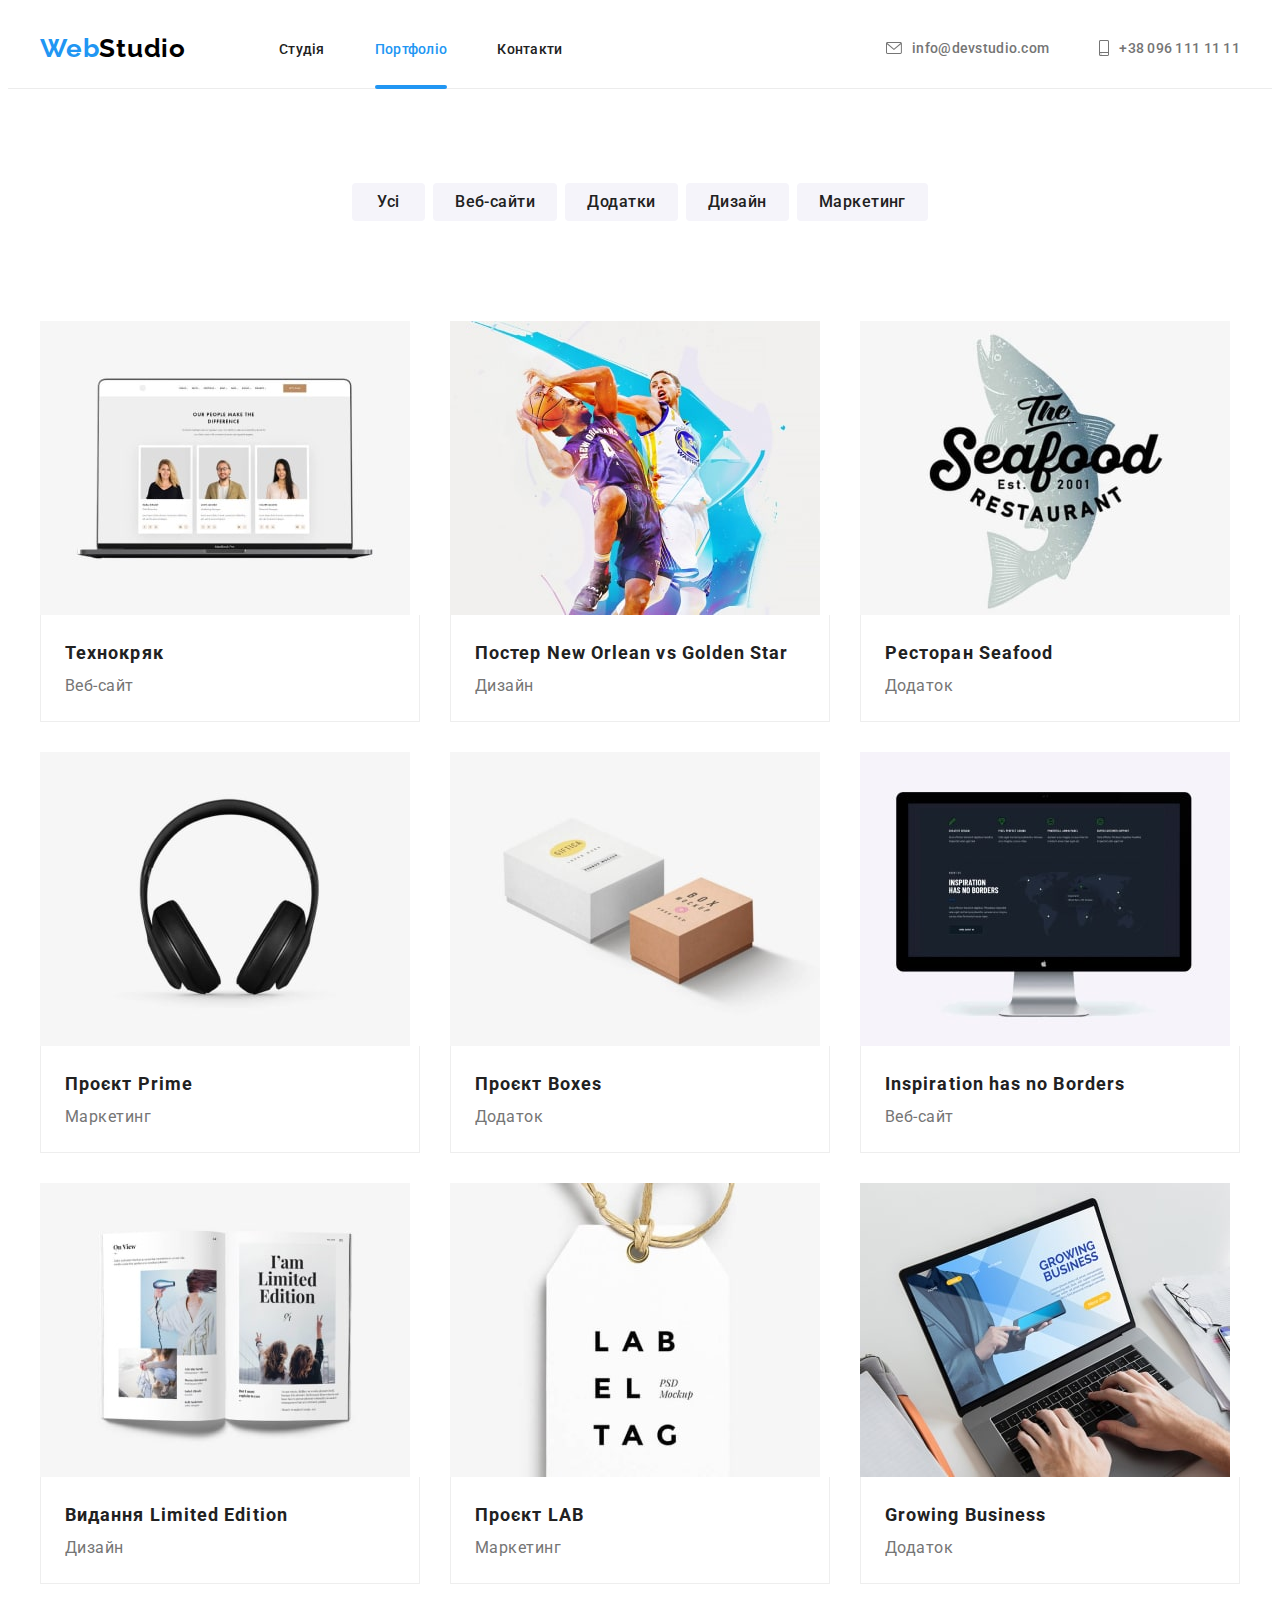
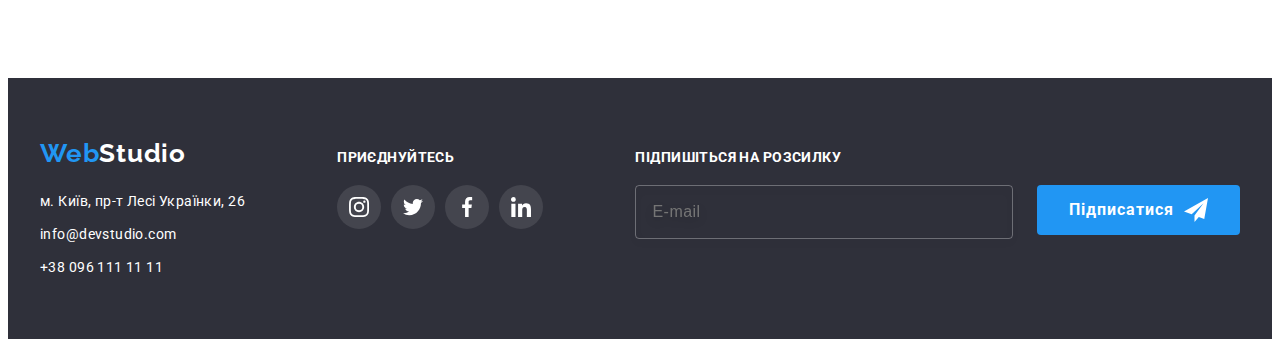
==== commit 44a28a31: "add_normalize_portfolio" ====
--- a/portfolio.html
+++ b/portfolio.html
@@ -6,11 +6,17 @@
     <meta http-equiv="X-UA-Compatible" content="IE=edge">
     <meta name="viewport" content="width=device-width, initial-scale=1.0">
     <title>Document</title>
+    <!-- =======Modern normalize======= -->
+    <link rel="stylesheet" href="https://cdnjs.cloudflare.com/ajax/libs/modern-normalize/1.1.0/modern-normalize.min.css"
+        integrity="sha512-wpPYUAdjBVSE4KJnH1VR1HeZfpl1ub8YT/NKx4PuQ5NmX2tKuGu6U/JRp5y+Y8XG2tV+wKQpNHVUX03MfMFn9Q=="
+        crossorigin="anonymous" referrerpolicy="no-referrer" />
+    <!-- ======FONT====== -->
     <link rel="preconnect" href="https://fonts.googleapis.com">
     <link rel="preconnect" href="https://fonts.gstatic.com" crossorigin>
     <link
         href="https://fonts.googleapis.com/css2?family=Raleway:wght@700&family=Roboto:wght@400;500;700;900&display=swap"
         rel="stylesheet">
+    <!-- =====Custom styles===== -->
     <link rel="stylesheet" href="./css/styles.css">
 </head>
 
--- a/css/styles.css
+++ b/css/styles.css
@@ -599,13 +599,14 @@
   margin-right: calc(-1 * var(--half-margin));
 }
 .features-items {
-  flex-basis: calc((100% - 4 * var(--half-margin)) / 3);
+  flex-basis: calc((100% - 90px) / 3);
   margin-bottom: var(--half-margin);
   margin-right: var(--half-margin);
 }
 
 .features-link {
   display: inline-block;
+  width: 100%;
   transition: box-shadow var(--time) var(--anim-time);
 }
 
@@ -680,8 +681,8 @@
   letter-spacing: 0.03em;
   color: var(--title-text-color);
 }
-.card {
-  min-width: 320px;
+.features-items > img {
+  width: 100%;
   height: auto;
 }
 
@@ -875,13 +876,15 @@
   align-items: center;
   justify-content: center;
   gap: 9px;
-
-  line-height: calc(14 / 12);
 }
 
 .modal-form-agreement-desc {
   color: var(--title-text-color);
   user-select: none;
+
+  font-size: 14px;
+  line-height: calc(24 / 14);
+  letter-spacing: 0.03em;
 }
 
 .modal-form-agreement-link {
